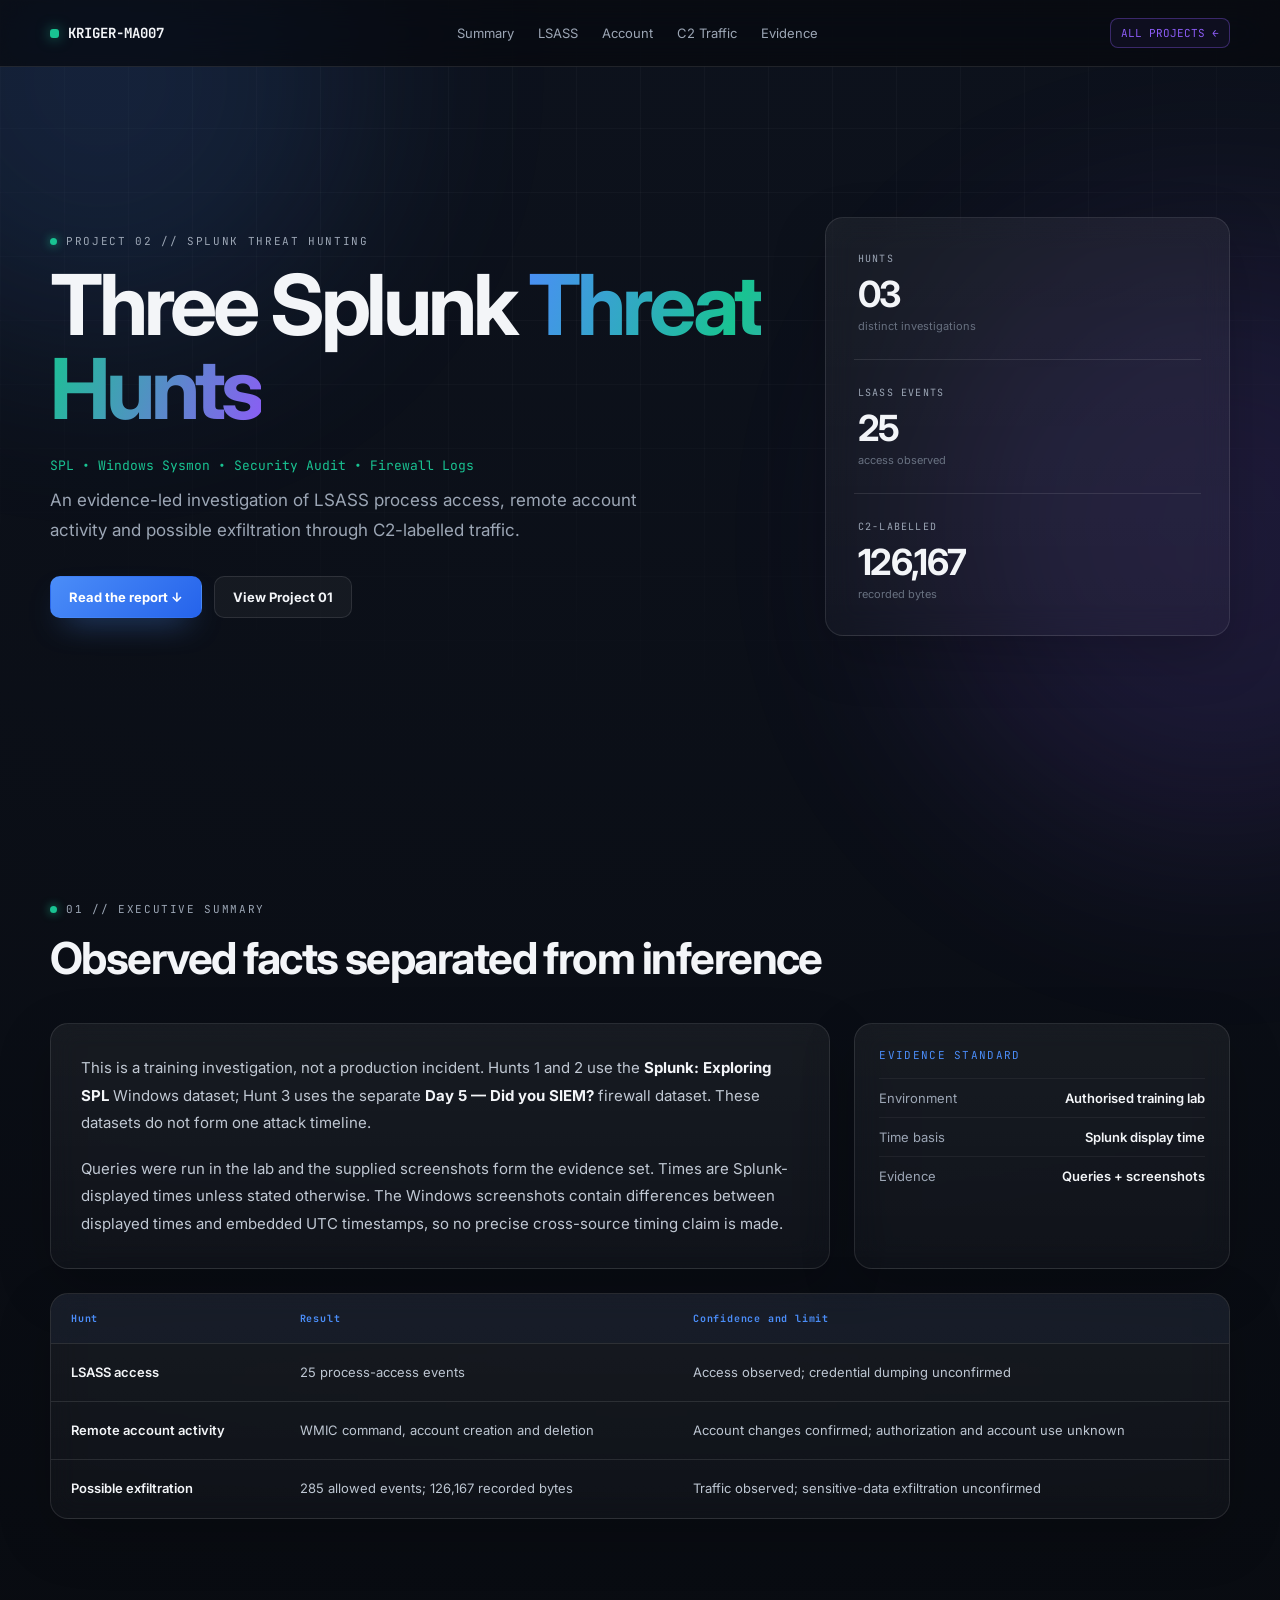
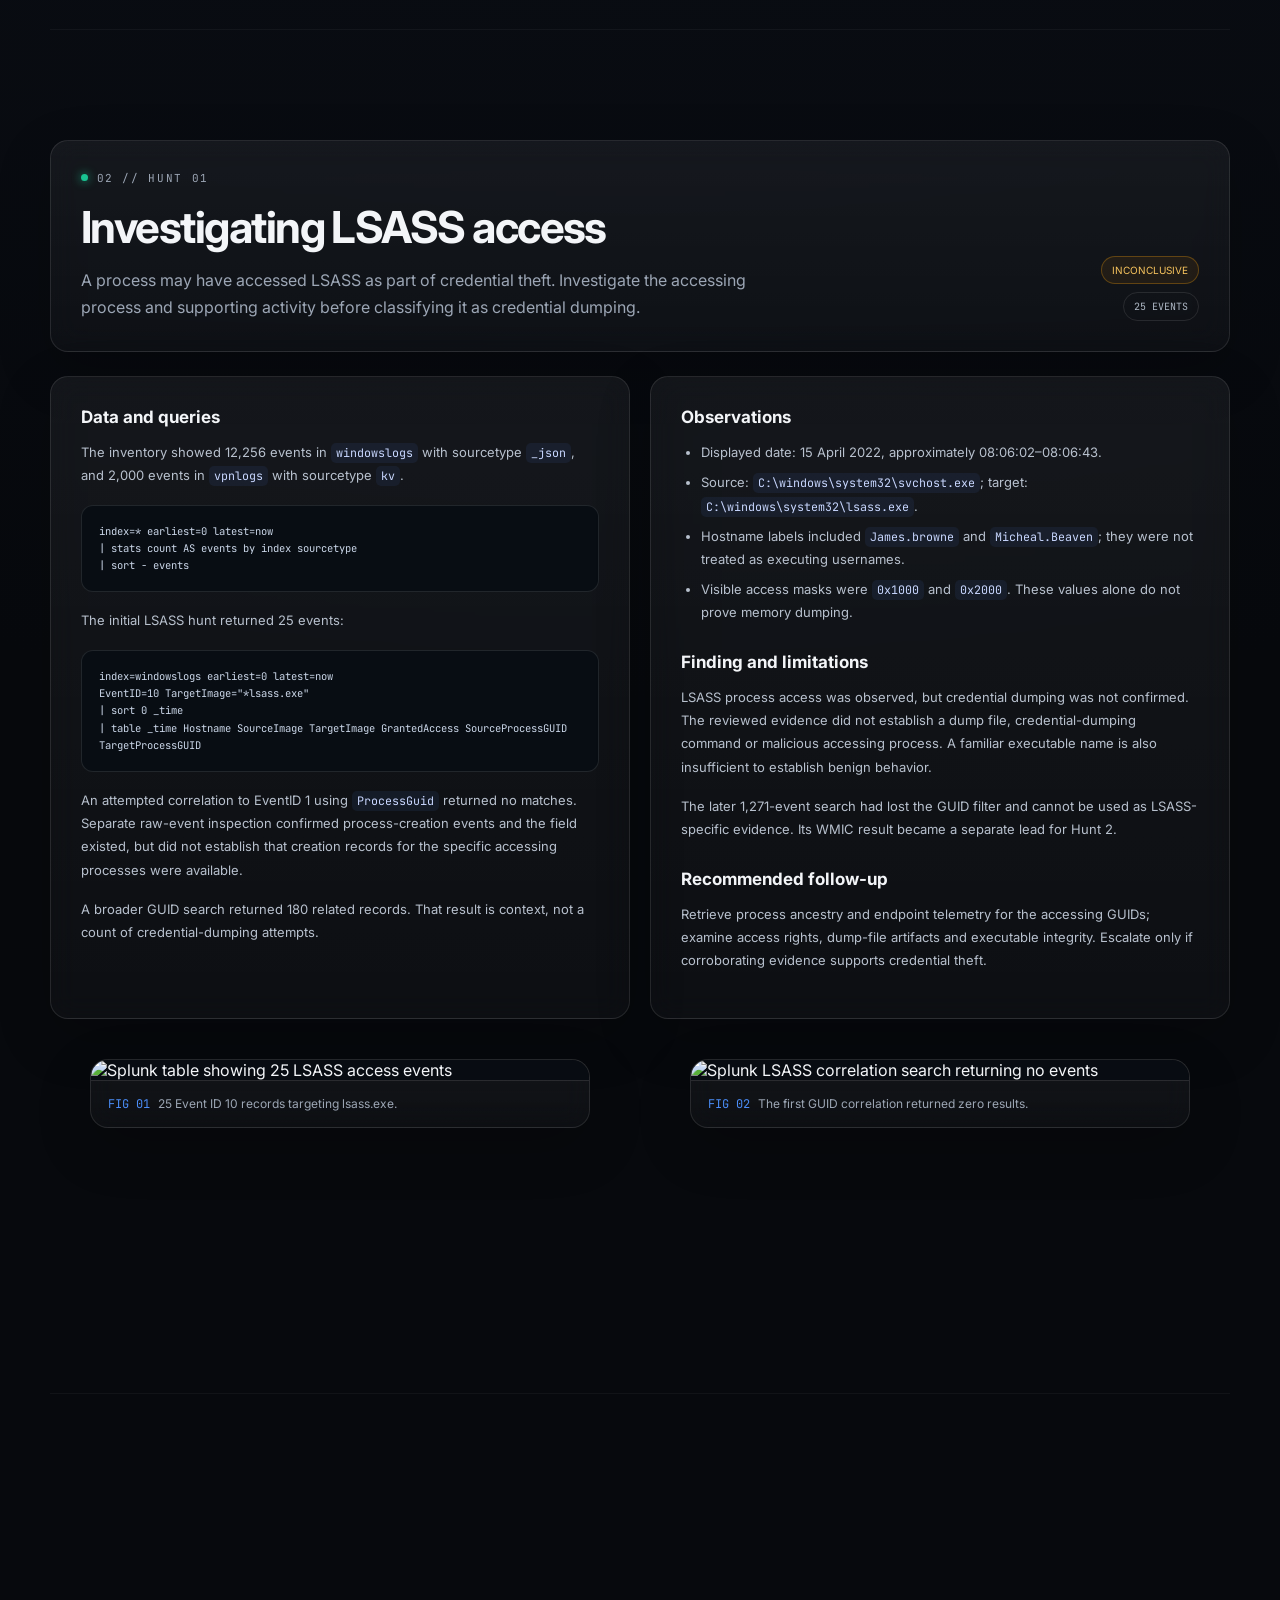
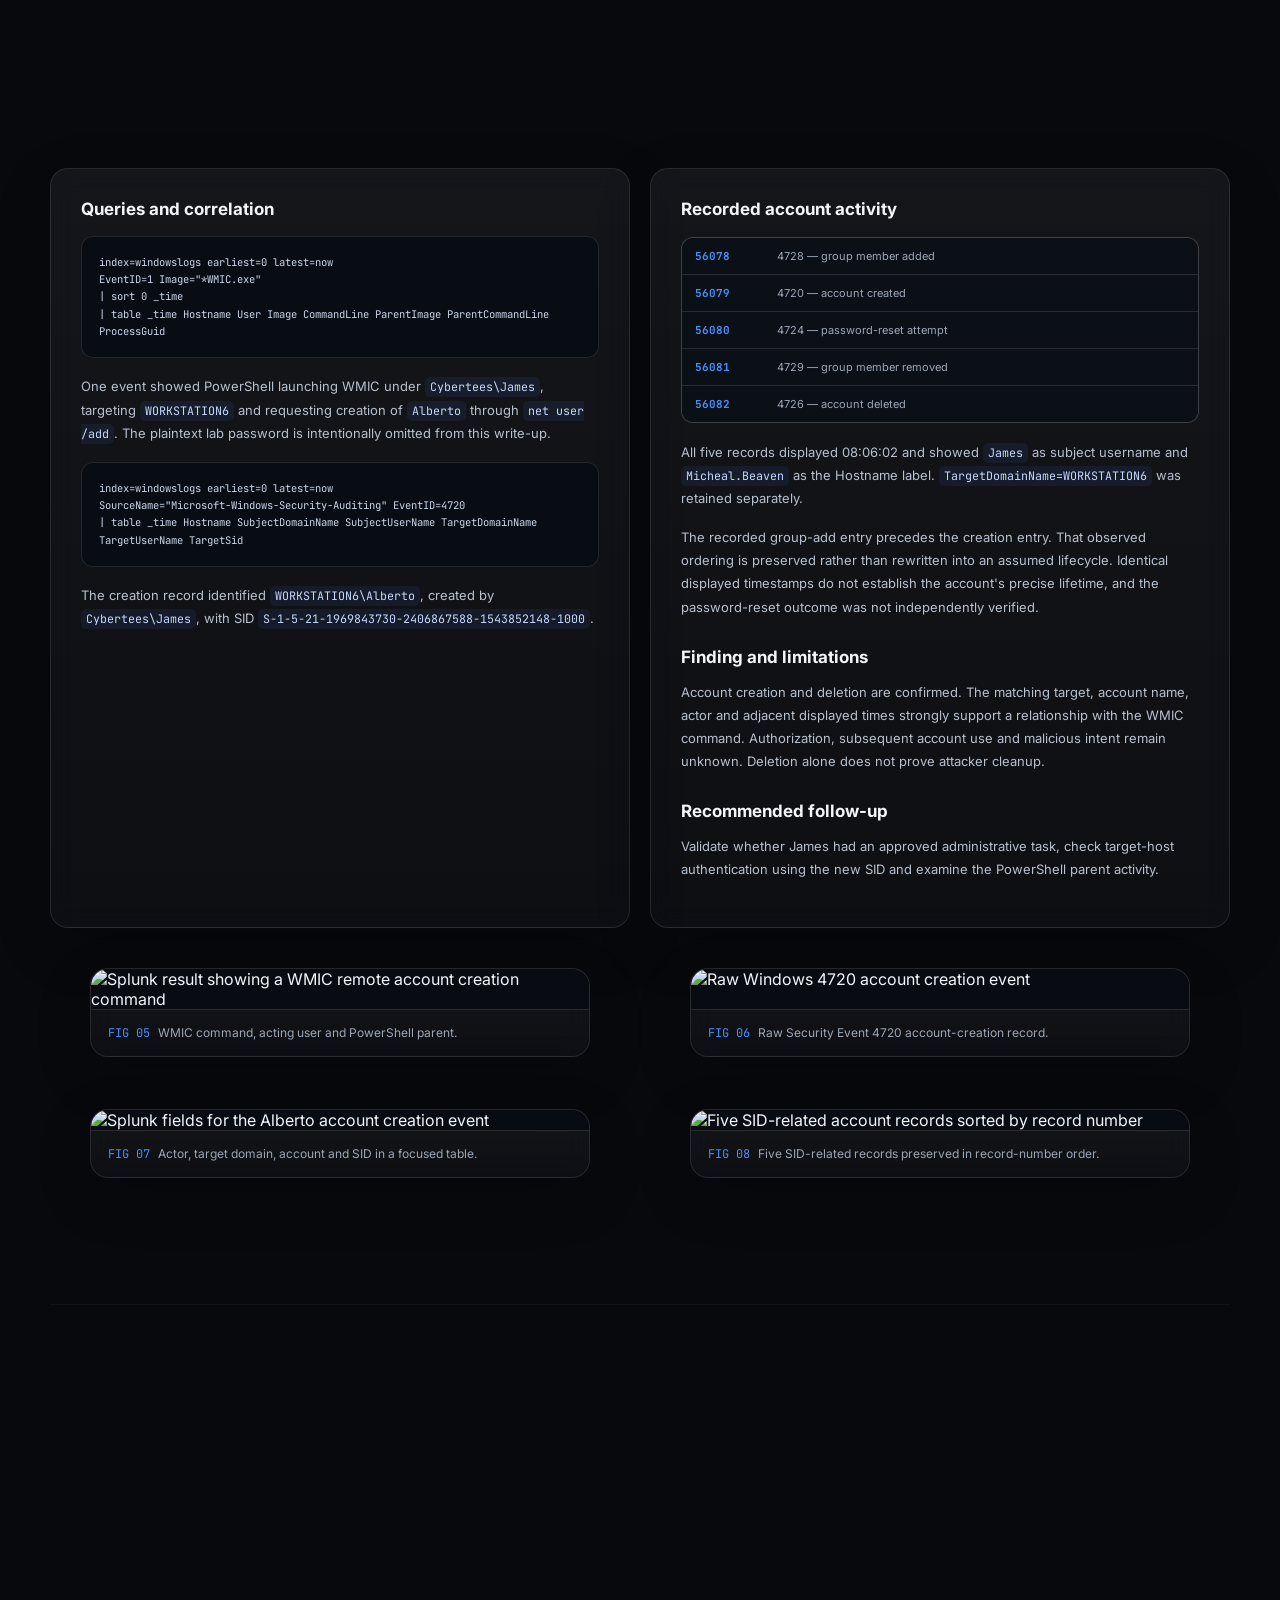
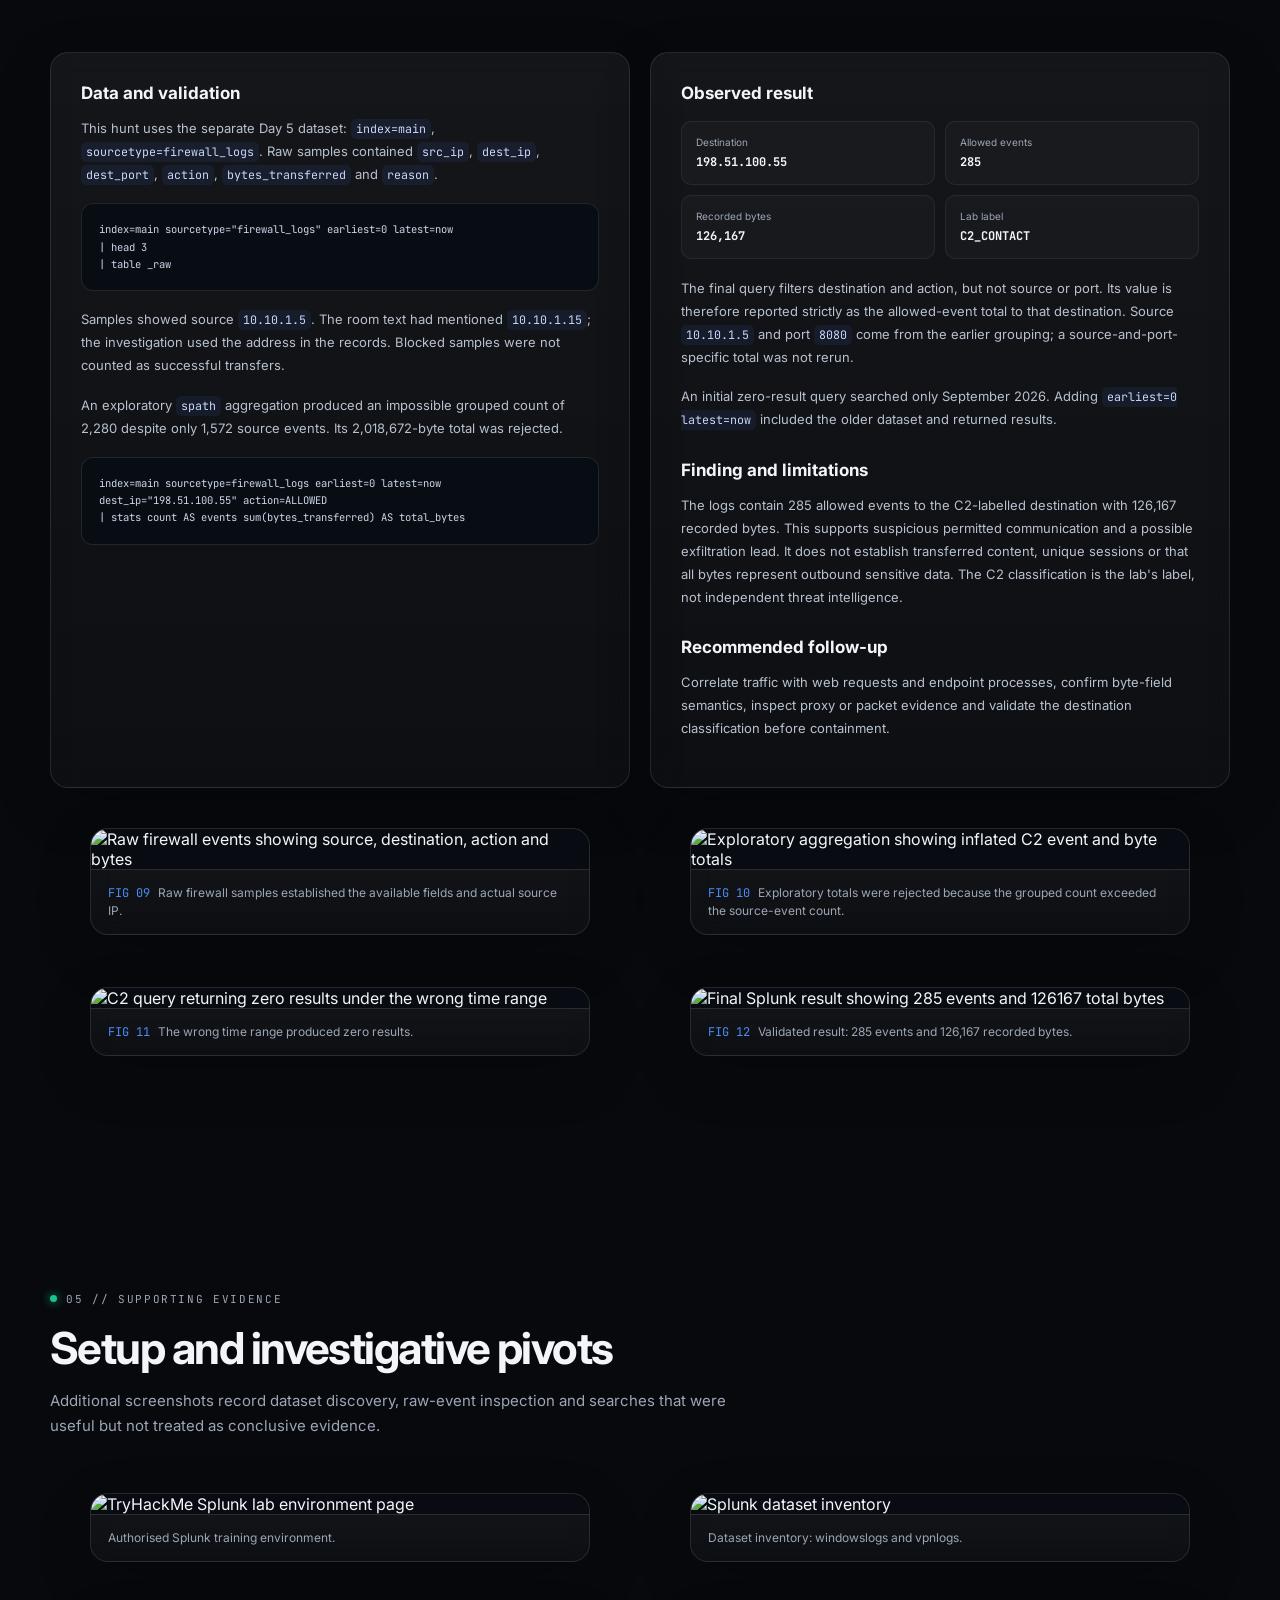
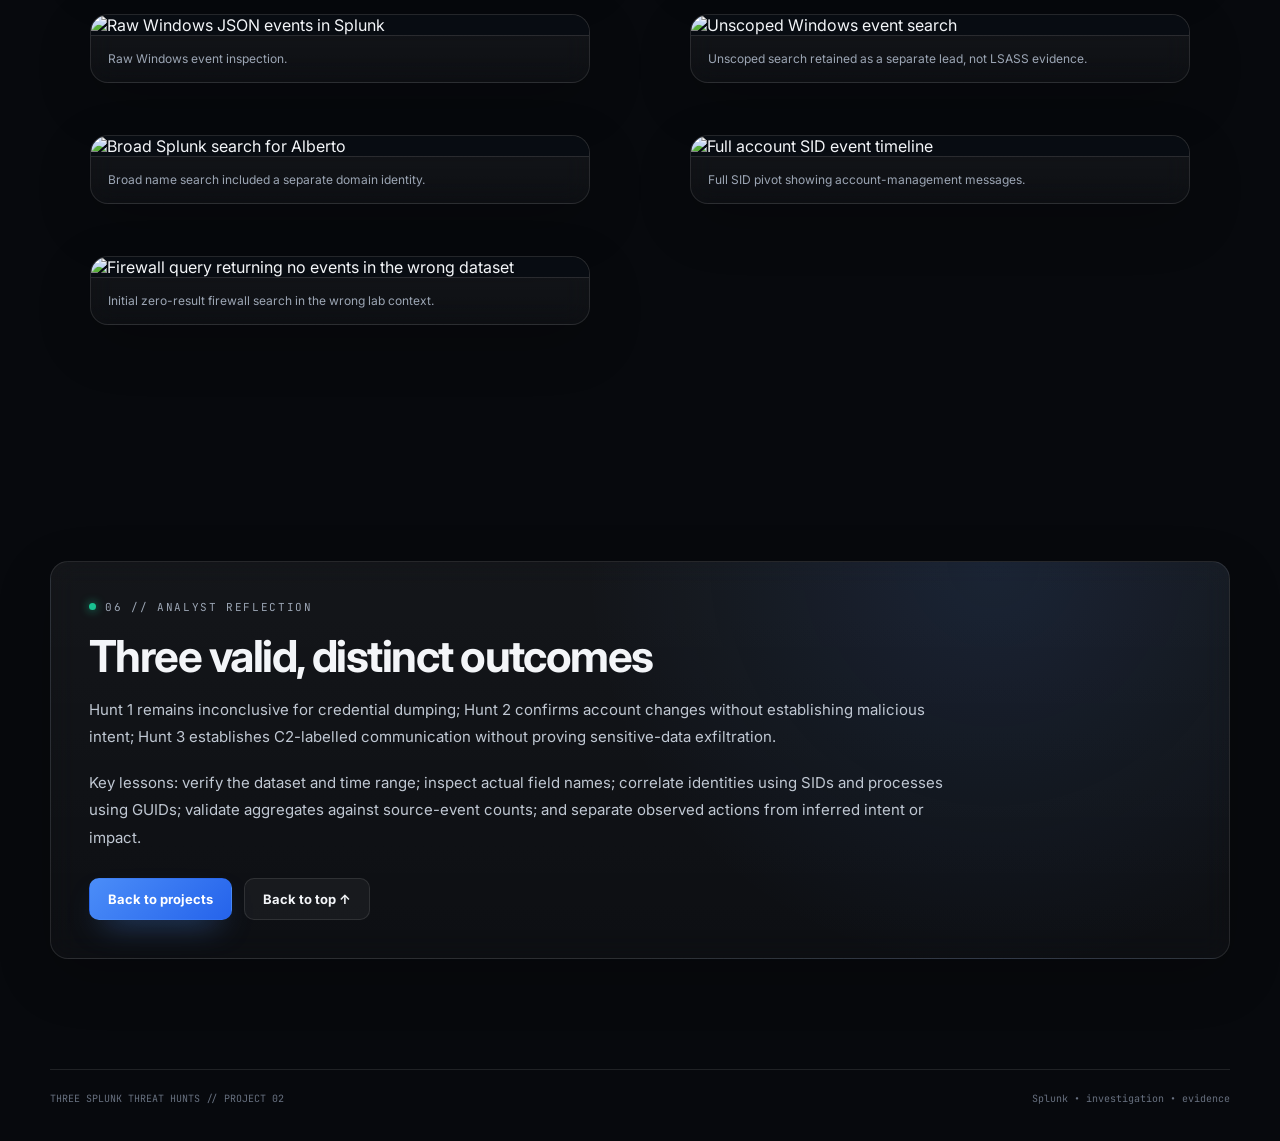
==== threat-hunting.html @ 884392c2 "Add separate SOC automation and threat hunting project pages" ====
<!doctype html>
<html lang="en">
<head>
  <meta charset="utf-8" />
  <meta name="viewport" content="width=device-width, initial-scale=1" />
  <meta name="description" content="Three evidence-led Splunk threat hunts covering LSASS access, remote account activity and C2-labelled traffic." />
  <title>Three Splunk Threat Hunts — Portfolio Case Study</title>
  <link rel="preconnect" href="https://fonts.googleapis.com">
  <link rel="preconnect" href="https://fonts.gstatic.com" crossorigin>
  <link href="https://fonts.googleapis.com/css2?family=Inter:wght@400;500;600;700;800&family=JetBrains+Mono:wght@400;500;600;700&display=swap" rel="stylesheet">
  <link rel="stylesheet" href="style.css" />
</head>
<body class="report-page">
  <div class="bg-grid"></div><div class="orb orb-a"></div><div class="orb orb-b"></div>
  <div class="cursor-glow" id="cursorGlow"></div><div class="scroll-progress" id="scrollProgress"></div>
  <nav class="nav">
    <div class="container nav-inner">
      <a class="brand" href="index.html"><span class="brand-dot"></span><span>KRIGER-MA007</span></a>
      <div class="nav-links"><a href="#summary">Summary</a><a href="#hunt-1">LSASS</a><a href="#hunt-2">Account</a><a href="#hunt-3">C2 Traffic</a><a href="#evidence">Evidence</a></div>
      <a class="nav-chip mono" href="index.html#projects">ALL PROJECTS ←</a>
    </div>
  </nav>

  <main id="top">
    <header class="case-study-hero container">
      <div class="hero-copy reveal">
        <div class="eyebrow">PROJECT 02 // SPLUNK THREAT HUNTING</div>
        <h1>Three Splunk <span>Threat Hunts</span></h1>
        <p class="hero-role mono">SPL • Windows Sysmon • Security Audit • Firewall Logs</p>
        <p class="hero-desc">An evidence-led investigation of LSASS process access, remote account activity and possible exfiltration through C2-labelled traffic.</p>
        <div class="hero-actions"><a class="btn btn-primary" href="#summary">Read the report ↓</a><a class="btn btn-ghost" href="soc-automation.html">View Project 01</a></div>
      </div>
      <aside class="glass report-metrics reveal-scale" aria-label="Project results">
        <div><span class="mono">HUNTS</span><strong>03</strong><small>distinct investigations</small></div>
        <div><span class="mono">LSASS EVENTS</span><strong>25</strong><small>access observed</small></div>
        <div><span class="mono">C2-LABELLED</span><strong>126,167</strong><small>recorded bytes</small></div>
      </aside>
    </header>

    <section id="summary" class="section container">
      <div class="section-head reveal"><div class="eyebrow">01 // EXECUTIVE SUMMARY</div><h2>Observed facts separated from inference</h2></div>
      <div class="overview-grid">
        <article class="glass prose-card reveal">
          <p>This is a training investigation, not a production incident. Hunts 1 and 2 use the <strong>Splunk: Exploring SPL</strong> Windows dataset; Hunt 3 uses the separate <strong>Day 5 — Did you SIEM?</strong> firewall dataset. These datasets do not form one attack timeline.</p>
          <p>Queries were run in the lab and the supplied screenshots form the evidence set. Times are Splunk-displayed times unless stated otherwise. The Windows screenshots contain differences between displayed times and embedded UTC timestamps, so no precise cross-source timing claim is made.</p>
        </article>
        <aside class="stack-panel reveal">
          <div class="glass side-card"><div class="mini-label mono">EVIDENCE STANDARD</div><div class="signal-row"><span>Environment</span><b>Authorised training lab</b></div><div class="signal-row"><span>Time basis</span><b>Splunk display time</b></div><div class="signal-row"><span>Evidence</span><b>Queries + screenshots</b></div></div>
        </aside>
      </div>
      <div class="report-table-wrap glass reveal">
        <table class="report-table"><thead><tr><th>Hunt</th><th>Result</th><th>Confidence and limit</th></tr></thead><tbody>
          <tr><td>LSASS access</td><td>25 process-access events</td><td>Access observed; credential dumping unconfirmed</td></tr>
          <tr><td>Remote account activity</td><td>WMIC command, account creation and deletion</td><td>Account changes confirmed; authorization and account use unknown</td></tr>
          <tr><td>Possible exfiltration</td><td>285 allowed events; 126,167 recorded bytes</td><td>Traffic observed; sensitive-data exfiltration unconfirmed</td></tr>
        </tbody></table>
      </div>
    </section>

    <section id="hunt-1" class="section container report-hunt">
      <div class="case-hero glass reveal"><div><div class="eyebrow">02 // HUNT 01</div><h2>Investigating LSASS access</h2><p>A process may have accessed LSASS as part of credential theft. Investigate the accessing process and supporting activity before classifying it as credential dumping.</p></div><div class="status-stack"><span class="status medium">INCONCLUSIVE</span><span class="status neutral mono">25 EVENTS</span></div></div>
      <div class="report-columns">
        <article class="glass report-copy reveal">
          <h3>Data and queries</h3>
          <p>The inventory showed 12,256 events in <code>windowslogs</code> with sourcetype <code>_json</code>, and 2,000 events in <code>vpnlogs</code> with sourcetype <code>kv</code>.</p>
          <pre><code>index=* earliest=0 latest=now
| stats count AS events by index sourcetype
| sort - events</code></pre>
          <p>The initial LSASS hunt returned 25 events:</p>
          <pre><code>index=windowslogs earliest=0 latest=now
EventID=10 TargetImage="*lsass.exe"
| sort 0 _time
| table _time Hostname SourceImage TargetImage GrantedAccess SourceProcessGUID TargetProcessGUID</code></pre>
          <p>An attempted correlation to EventID 1 using <code>ProcessGuid</code> returned no matches. Separate raw-event inspection confirmed process-creation events and the field existed, but did not establish that creation records for the specific accessing processes were available.</p>
          <p>A broader GUID search returned 180 related records. That result is context, not a count of credential-dumping attempts.</p>
        </article>
        <article class="glass report-copy reveal">
          <h3>Observations</h3>
          <ul>
            <li>Displayed date: 15 April 2022, approximately 08:06:02–08:06:43.</li>
            <li>Source: <code>C:\windows\system32\svchost.exe</code>; target: <code>C:\windows\system32\lsass.exe</code>.</li>
            <li>Hostname labels included <code>James.browne</code> and <code>Micheal.Beaven</code>; they were not treated as executing usernames.</li>
            <li>Visible access masks were <code>0x1000</code> and <code>0x2000</code>. These values alone do not prove memory dumping.</li>
          </ul>
          <h3>Finding and limitations</h3>
          <p>LSASS process access was observed, but credential dumping was not confirmed. The reviewed evidence did not establish a dump file, credential-dumping command or malicious accessing process. A familiar executable name is also insufficient to establish benign behavior.</p>
          <p>The later 1,271-event search had lost the GUID filter and cannot be used as LSASS-specific evidence. Its WMIC result became a separate lead for Hunt 2.</p>
          <h3>Recommended follow-up</h3>
          <p>Retrieve process ancestry and endpoint telemetry for the accessing GUIDs; examine access rights, dump-file artifacts and executable integrity. Escalate only if corroborating evidence supports credential theft.</p>
        </article>
      </div>
      <div class="evidence-grid evidence-grid-large">
        <figure class="media-card glass reveal"><img src="threat-hunting-evidence/04-lsass-access-events.png" alt="Splunk table showing 25 LSASS access events" loading="lazy" data-lightbox><figcaption><span class="mono">FIG 01</span>25 Event ID 10 records targeting lsass.exe.</figcaption></figure>
        <figure class="media-card glass reveal"><img src="threat-hunting-evidence/05-lsass-correlation-no-results.png" alt="Splunk LSASS correlation search returning no events" loading="lazy" data-lightbox><figcaption><span class="mono">FIG 02</span>The first GUID correlation returned zero results.</figcaption></figure>
        <figure class="media-card glass reveal"><img src="threat-hunting-evidence/06-process-creation-events.png" alt="Raw Windows process creation events in Splunk" loading="lazy" data-lightbox><figcaption><span class="mono">FIG 03</span>Process-creation records confirmed the relevant event type and field existed.</figcaption></figure>
        <figure class="media-card glass reveal"><img src="threat-hunting-evidence/07-guid-related-events.png" alt="Splunk search showing 180 GUID-related events" loading="lazy" data-lightbox><figcaption><span class="mono">FIG 04</span>The broader GUID pivot returned 180 related records.</figcaption></figure>
      </div>
    </section>

    <section id="hunt-2" class="section container report-hunt">
      <div class="case-hero glass reveal"><div><div class="eyebrow">03 // HUNT 02</div><h2>Remote account creation and deletion</h2><p>An account may have been created remotely through WMIC. Correlate the command with account-management records and distinguish the new local identity from similarly named accounts.</p></div><div class="status-stack"><span class="status positive">CHANGES CONFIRMED</span><span class="status neutral mono">INTENT UNKNOWN</span></div></div>
      <div class="report-columns">
        <article class="glass report-copy reveal">
          <h3>Queries and correlation</h3>
          <pre><code>index=windowslogs earliest=0 latest=now
EventID=1 Image="*WMIC.exe"
| sort 0 _time
| table _time Hostname User Image CommandLine ParentImage ParentCommandLine ProcessGuid</code></pre>
          <p>One event showed PowerShell launching WMIC under <code>Cybertees\James</code>, targeting <code>WORKSTATION6</code> and requesting creation of <code>Alberto</code> through <code>net user /add</code>. The plaintext lab password is intentionally omitted from this write-up.</p>
          <pre><code>index=windowslogs earliest=0 latest=now
SourceName="Microsoft-Windows-Security-Auditing" EventID=4720
| table _time Hostname SubjectDomainName SubjectUserName TargetDomainName TargetUserName TargetSid</code></pre>
          <p>The creation record identified <code>WORKSTATION6\Alberto</code>, created by <code>Cybertees\James</code>, with SID <code>S-1-5-21-1969843730-2406867588-1543852148-1000</code>.</p>
        </article>
        <article class="glass report-copy reveal">
          <h3>Recorded account activity</h3>
          <div class="mini-timeline">
            <div><b>56078</b><span>4728 — group member added</span></div><div><b>56079</b><span>4720 — account created</span></div><div><b>56080</b><span>4724 — password-reset attempt</span></div><div><b>56081</b><span>4729 — group member removed</span></div><div><b>56082</b><span>4726 — account deleted</span></div>
          </div>
          <p>All five records displayed 08:06:02 and showed <code>James</code> as subject username and <code>Micheal.Beaven</code> as the Hostname label. <code>TargetDomainName=WORKSTATION6</code> was retained separately.</p>
          <p>The recorded group-add entry precedes the creation entry. That observed ordering is preserved rather than rewritten into an assumed lifecycle. Identical displayed timestamps do not establish the account's precise lifetime, and the password-reset outcome was not independently verified.</p>
          <h3>Finding and limitations</h3>
          <p>Account creation and deletion are confirmed. The matching target, account name, actor and adjacent displayed times strongly support a relationship with the WMIC command. Authorization, subsequent account use and malicious intent remain unknown. Deletion alone does not prove attacker cleanup.</p>
          <h3>Recommended follow-up</h3>
          <p>Validate whether James had an approved administrative task, check target-host authentication using the new SID and examine the PowerShell parent activity.</p>
        </article>
      </div>
      <div class="evidence-grid evidence-grid-large">
        <figure class="media-card glass reveal"><img src="threat-hunting-evidence/09-wmic-account-command.png" alt="Splunk result showing a WMIC remote account creation command" loading="lazy" data-lightbox><figcaption><span class="mono">FIG 05</span>WMIC command, acting user and PowerShell parent.</figcaption></figure>
        <figure class="media-card glass reveal"><img src="threat-hunting-evidence/11-account-creation-raw.png" alt="Raw Windows 4720 account creation event" loading="lazy" data-lightbox><figcaption><span class="mono">FIG 06</span>Raw Security Event 4720 account-creation record.</figcaption></figure>
        <figure class="media-card glass reveal"><img src="threat-hunting-evidence/12-account-creation-fields.png" alt="Splunk fields for the Alberto account creation event" loading="lazy" data-lightbox><figcaption><span class="mono">FIG 07</span>Actor, target domain, account and SID in a focused table.</figcaption></figure>
        <figure class="media-card glass reveal"><img src="threat-hunting-evidence/14-account-record-order.png" alt="Five SID-related account records sorted by record number" loading="lazy" data-lightbox><figcaption><span class="mono">FIG 08</span>Five SID-related records preserved in record-number order.</figcaption></figure>
      </div>
    </section>

    <section id="hunt-3" class="section container report-hunt">
      <div class="case-hero glass reveal"><div><div class="eyebrow">04 // HUNT 03</div><h2>Possible exfiltration through C2 traffic</h2><p>Identify permitted traffic to the lab's C2-labelled destination, calculate recorded volume and distinguish suspicious communication from proven sensitive-data exfiltration.</p></div><div class="status-stack"><span class="status medium">SUSPICIOUS TRAFFIC</span><span class="status neutral mono">126,167 BYTES</span></div></div>
      <div class="report-columns">
        <article class="glass report-copy reveal">
          <h3>Data and validation</h3>
          <p>This hunt uses the separate Day 5 dataset: <code>index=main</code>, <code>sourcetype=firewall_logs</code>. Raw samples contained <code>src_ip</code>, <code>dest_ip</code>, <code>dest_port</code>, <code>action</code>, <code>bytes_transferred</code> and <code>reason</code>.</p>
          <pre><code>index=main sourcetype="firewall_logs" earliest=0 latest=now
| head 3
| table _raw</code></pre>
          <p>Samples showed source <code>10.10.1.5</code>. The room text had mentioned <code>10.10.1.15</code>; the investigation used the address in the records. Blocked samples were not counted as successful transfers.</p>
          <p>An exploratory <code>spath</code> aggregation produced an impossible grouped count of 2,280 despite only 1,572 source events. Its 2,018,672-byte total was rejected.</p>
          <pre><code>index=main sourcetype=firewall_logs earliest=0 latest=now
dest_ip="198.51.100.55" action=ALLOWED
| stats count AS events sum(bytes_transferred) AS total_bytes</code></pre>
        </article>
        <article class="glass report-copy reveal">
          <h3>Observed result</h3>
          <div class="finding-cards"><div><span>Destination</span><strong>198.51.100.55</strong></div><div><span>Allowed events</span><strong>285</strong></div><div><span>Recorded bytes</span><strong>126,167</strong></div><div><span>Lab label</span><strong>C2_CONTACT</strong></div></div>
          <p>The final query filters destination and action, but not source or port. Its value is therefore reported strictly as the allowed-event total to that destination. Source <code>10.10.1.5</code> and port <code>8080</code> come from the earlier grouping; a source-and-port-specific total was not rerun.</p>
          <p>An initial zero-result query searched only September 2026. Adding <code>earliest=0 latest=now</code> included the older dataset and returned results.</p>
          <h3>Finding and limitations</h3>
          <p>The logs contain 285 allowed events to the C2-labelled destination with 126,167 recorded bytes. This supports suspicious permitted communication and a possible exfiltration lead. It does not establish transferred content, unique sessions or that all bytes represent outbound sensitive data. The C2 classification is the lab's label, not independent threat intelligence.</p>
          <h3>Recommended follow-up</h3>
          <p>Correlate traffic with web requests and endpoint processes, confirm byte-field semantics, inspect proxy or packet evidence and validate the destination classification before containment.</p>
        </article>
      </div>
      <div class="evidence-grid evidence-grid-large">
        <figure class="media-card glass reveal"><img src="threat-hunting-evidence/16-firewall-raw-events.png" alt="Raw firewall events showing source, destination, action and bytes" loading="lazy" data-lightbox><figcaption><span class="mono">FIG 09</span>Raw firewall samples established the available fields and actual source IP.</figcaption></figure>
        <figure class="media-card glass reveal"><img src="threat-hunting-evidence/17-c2-exploratory-aggregation.png" alt="Exploratory aggregation showing inflated C2 event and byte totals" loading="lazy" data-lightbox><figcaption><span class="mono">FIG 10</span>Exploratory totals were rejected because the grouped count exceeded the source-event count.</figcaption></figure>
        <figure class="media-card glass reveal"><img src="threat-hunting-evidence/18-c2-wrong-time-range.png" alt="C2 query returning zero results under the wrong time range" loading="lazy" data-lightbox><figcaption><span class="mono">FIG 11</span>The wrong time range produced zero results.</figcaption></figure>
        <figure class="media-card glass reveal"><img src="threat-hunting-evidence/19-c2-final-result.png" alt="Final Splunk result showing 285 events and 126167 total bytes" loading="lazy" data-lightbox><figcaption><span class="mono">FIG 12</span>Validated result: 285 events and 126,167 recorded bytes.</figcaption></figure>
      </div>
    </section>

    <section id="evidence" class="section container">
      <div class="section-head reveal"><div class="eyebrow">05 // SUPPORTING EVIDENCE</div><h2>Setup and investigative pivots</h2><p>Additional screenshots record dataset discovery, raw-event inspection and searches that were useful but not treated as conclusive evidence.</p></div>
      <div class="evidence-grid supporting-gallery">
        <figure class="media-card glass reveal"><img src="threat-hunting-evidence/01-lab-environment.png" alt="TryHackMe Splunk lab environment page" loading="lazy" data-lightbox><figcaption>Authorised Splunk training environment.</figcaption></figure>
        <figure class="media-card glass reveal"><img src="threat-hunting-evidence/02-dataset-inventory.png" alt="Splunk dataset inventory" loading="lazy" data-lightbox><figcaption>Dataset inventory: windowslogs and vpnlogs.</figcaption></figure>
        <figure class="media-card glass reveal"><img src="threat-hunting-evidence/03-windows-raw-events.png" alt="Raw Windows JSON events in Splunk" loading="lazy" data-lightbox><figcaption>Raw Windows event inspection.</figcaption></figure>
        <figure class="media-card glass reveal"><img src="threat-hunting-evidence/08-unscoped-event-search.png" alt="Unscoped Windows event search" loading="lazy" data-lightbox><figcaption>Unscoped search retained as a separate lead, not LSASS evidence.</figcaption></figure>
        <figure class="media-card glass reveal"><img src="threat-hunting-evidence/10-alberto-broad-search.png" alt="Broad Splunk search for Alberto" loading="lazy" data-lightbox><figcaption>Broad name search included a separate domain identity.</figcaption></figure>
        <figure class="media-card glass reveal"><img src="threat-hunting-evidence/13-account-sid-timeline.png" alt="Full account SID event timeline" loading="lazy" data-lightbox><figcaption>Full SID pivot showing account-management messages.</figcaption></figure>
        <figure class="media-card glass reveal"><img src="threat-hunting-evidence/15-firewall-wrong-dataset.png" alt="Firewall query returning no events in the wrong dataset" loading="lazy" data-lightbox><figcaption>Initial zero-result firewall search in the wrong lab context.</figcaption></figure>
      </div>
    </section>

    <section class="section container conclusion">
      <div class="glass conclusion-card reveal">
        <div class="eyebrow">06 // ANALYST REFLECTION</div><h2>Three valid, distinct outcomes</h2>
        <p>Hunt 1 remains inconclusive for credential dumping; Hunt 2 confirms account changes without establishing malicious intent; Hunt 3 establishes C2-labelled communication without proving sensitive-data exfiltration.</p>
        <p>Key lessons: verify the dataset and time range; inspect actual field names; correlate identities using SIDs and processes using GUIDs; validate aggregates against source-event counts; and separate observed actions from inferred intent or impact.</p>
        <div class="hero-actions"><a class="btn btn-primary" href="index.html#projects">Back to projects</a><a class="btn btn-ghost" href="#top">Back to top ↑</a></div>
      </div>
    </section>
  </main>

  <footer class="footer container mono"><span>THREE SPLUNK THREAT HUNTS // PROJECT 02</span><span>Splunk • investigation • evidence</span></footer>
  <div class="lightbox" id="lightbox" aria-hidden="true"><button class="lightbox-close" id="lightboxClose" aria-label="Close image">×</button><img id="lightboxImg" alt="Expanded project evidence" /></div>
  <script src="script.js"></script>
</body>
</html>
---- style.css ----
:root{
  --bg:#07090d;
  --bg2:#0b1017;
  --surface:rgba(255,255,255,.045);
  --surface-hi:rgba(255,255,255,.075);
  --border:rgba(255,255,255,.10);
  --border-hi:rgba(255,255,255,.20);
  --text:#f3f5f8;
  --muted:#9ca6b5;
  --faint:#687180;
  --blue:#4b8df8;
  --emerald:#19c392;
  --purple:#8c5cf6;
  --cyan:#2cc6da;
  --amber:#f59e0b;
  --radius:18px;
  --ui:'Inter',system-ui,sans-serif;
  --mono:'JetBrains Mono',ui-monospace,monospace;
}
*{box-sizing:border-box}
html{scroll-behavior:smooth}
body{margin:0;background:radial-gradient(circle at 50% -20%,#111827 0,var(--bg) 42%);color:var(--text);font-family:var(--ui);overflow-x:hidden}
a{color:inherit;text-decoration:none}
img{display:block;max-width:100%}
button{font:inherit}
.mono{font-family:var(--mono)}
.container{width:min(1180px,calc(100% - 40px));margin-inline:auto;position:relative;z-index:2}
.bg-grid{position:fixed;inset:0;pointer-events:none;z-index:0;background-image:linear-gradient(rgba(255,255,255,.027) 1px,transparent 1px),linear-gradient(90deg,rgba(255,255,255,.027) 1px,transparent 1px);background-size:64px 64px;mask-image:radial-gradient(ellipse 85% 75% at 50% 12%,black 30%,transparent 100%)}
.orb{position:fixed;border-radius:50%;filter:blur(110px);opacity:.14;pointer-events:none;z-index:0}.orb-a{width:520px;height:520px;background:var(--blue);top:-180px;left:-160px}.orb-b{width:600px;height:600px;background:var(--purple);right:-240px;top:240px}
.cursor-glow{position:fixed;width:420px;height:420px;border-radius:50%;pointer-events:none;z-index:1;background:radial-gradient(circle,rgba(75,141,248,.10),rgba(140,92,246,.045) 45%,transparent 70%);transform:translate(-50%,-50%);opacity:0;transition:opacity .2s}
.scroll-progress{position:fixed;top:0;left:0;height:2px;background:linear-gradient(90deg,var(--blue),var(--emerald),var(--purple));width:0;z-index:9999;box-shadow:0 0 12px rgba(75,141,248,.6)}
.nav{position:fixed;inset:0 0 auto;z-index:1000;border-bottom:1px solid var(--border);background:rgba(7,9,13,.72);backdrop-filter:blur(18px) saturate(140%)}
.nav-inner{height:66px;display:flex;align-items:center;justify-content:space-between;gap:24px}.brand{display:flex;align-items:center;gap:9px;font-family:var(--mono);font-weight:700;font-size:14px}.brand-dot{width:9px;height:9px;background:var(--emerald);border-radius:3px;box-shadow:0 0 14px rgba(25,195,146,.7)}.nav-links{display:flex;gap:24px;color:var(--muted);font-size:13px}.nav-links a{transition:.2s}.nav-links a:hover{color:var(--text)}.nav-chip{font-size:11px;color:var(--purple);border:1px solid rgba(140,92,246,.35);padding:7px 10px;border-radius:8px;background:rgba(140,92,246,.06)}
.glass{background:linear-gradient(180deg,rgba(255,255,255,.055),rgba(255,255,255,.028));border:1px solid var(--border);border-radius:var(--radius);backdrop-filter:blur(14px);box-shadow:0 18px 55px rgba(0,0,0,.20)}
.hero{min-height:92vh;padding:150px 0 90px;display:grid;grid-template-columns:1.05fr .95fr;gap:58px;align-items:center}.eyebrow{font-family:var(--mono);font-size:11px;letter-spacing:.15em;color:var(--muted);text-transform:uppercase;display:flex;align-items:center;gap:9px;margin-bottom:15px}.eyebrow:before{content:"";width:7px;height:7px;border-radius:50%;background:var(--emerald);box-shadow:0 0 10px rgba(25,195,146,.85)}.hero h1{font-size:clamp(48px,7vw,82px);line-height:.98;letter-spacing:-.045em;margin:0}.hero h1 span{background:linear-gradient(110deg,var(--blue),var(--emerald) 48%,var(--purple));-webkit-background-clip:text;background-clip:text;color:transparent}.hero-role{color:var(--emerald);font-size:13px;margin:24px 0 12px}.hero-desc{max-width:620px;color:var(--muted);font-size:17px;line-height:1.75;margin:0 0 30px}.hero-actions{display:flex;gap:12px;flex-wrap:wrap}.btn{display:inline-flex;align-items:center;gap:8px;border-radius:10px;padding:12px 18px;font-weight:700;font-size:13px;border:1px solid transparent;transition:.2s}.btn:hover{transform:translateY(-2px)}.btn-primary{background:linear-gradient(135deg,var(--blue),#2563eb);color:#fff;box-shadow:0 14px 32px -15px rgba(75,141,248,.75)}.btn-ghost{border-color:var(--border);background:var(--surface);color:var(--text)}
.terminal{overflow:hidden;background:#090d12}.terminal-head{display:flex;align-items:center;gap:7px;padding:13px 15px;border-bottom:1px solid var(--border);background:rgba(255,255,255,.025)}.dot{width:10px;height:10px;border-radius:50%}.red{background:#ff5f56}.amber{background:#ffbd2e}.green{background:#27c93f}.term-label{margin-left:8px;color:var(--faint);font-size:11px}.terminal-body{min-height:320px;padding:24px;font-size:13px;line-height:1.9;color:#c7d0dc}.term-line{white-space:pre-wrap}.term-prompt{color:var(--emerald)}.term-out{color:var(--muted);margin-bottom:7px}.term-cursor{display:inline-block;width:7px;height:14px;background:var(--blue);vertical-align:middle;margin-left:3px;animation:blink 1s step-end infinite}@keyframes blink{50%{opacity:0}}
.section{padding:110px 0}.section-head{margin-bottom:38px}.section-head h2,.case-hero h2,.conclusion-card h2{font-size:clamp(30px,4vw,44px);letter-spacing:-.035em;margin:0 0 13px}.section-head>p{color:var(--muted);font-size:15px;line-height:1.7;max-width:720px;margin:0}.overview-grid{display:grid;grid-template-columns:1.35fr .65fr;gap:24px}.prose-card{padding:30px}.prose-card p,.conclusion-card p{color:#c0c8d3;line-height:1.84;font-size:15px;margin:0 0 18px}.prose-card p:last-child{margin-bottom:0}.stack-panel{display:grid;gap:20px}.side-card{padding:24px}.mini-label{font-size:11px;letter-spacing:.12em;color:var(--blue);margin-bottom:16px}.chips{display:flex;flex-wrap:wrap;gap:9px}.chips span{font-family:var(--mono);font-size:11px;color:#ccd4df;background:rgba(75,141,248,.07);border:1px solid rgba(75,141,248,.18);padding:7px 10px;border-radius:8px}.signal-row{display:flex;justify-content:space-between;gap:15px;padding:11px 0;border-top:1px solid rgba(255,255,255,.055);font-size:13px}.signal-row:first-of-type{border-top:0}.signal-row span{color:var(--muted)}.signal-row b{font-weight:600;text-align:right}
.media-card{overflow:hidden}.media-card img{width:100%;cursor:zoom-in;transition:transform .35s ease}.media-card:hover img{transform:scale(1.01)}figcaption{padding:14px 17px;border-top:1px solid var(--border);color:var(--muted);font-size:12px;line-height:1.5}figcaption .mono{color:var(--blue);margin-right:8px}.workflow-grid{display:grid;grid-template-columns:.9fr 1.1fr;gap:24px;align-items:start}.flow-strip{display:flex;flex-wrap:wrap;gap:8px;align-items:center;margin-top:24px;padding-top:18px;border-top:1px solid var(--border);font-size:10px;color:var(--muted)}.flow-strip i{color:var(--blue);font-style:normal}.workflow-shot img{aspect-ratio:4/4.55;object-fit:cover;object-position:center}
.case-hero{padding:30px;display:flex;align-items:end;justify-content:space-between;gap:30px;margin-bottom:24px}.case-hero p{color:var(--muted);margin:0;max-width:720px;line-height:1.7}.status-stack{display:flex;flex-direction:column;align-items:flex-end;gap:8px;flex-shrink:0}.status{font-size:10px;border-radius:999px;padding:7px 10px;border:1px solid var(--border)}.medium{color:#f8c45e;border-color:rgba(245,158,11,.3);background:rgba(245,158,11,.07)}.positive{color:#39d49f;border-color:rgba(25,195,146,.32);background:rgba(25,195,146,.07)}.neutral{color:#aeb8c5}.case-grid{display:grid;grid-template-columns:repeat(2,1fr);gap:20px}.case-step{padding:26px;position:relative;overflow:hidden}.step-no{position:absolute;right:20px;top:17px;font-size:11px;color:var(--purple)}.case-step h3{font-size:18px;margin:0 0 15px}.case-step p{color:var(--muted);line-height:1.75;font-size:14px;margin:0 0 14px}.case-step p:last-child{margin-bottom:0}code{font-family:var(--mono);font-size:.9em;color:#c9d7ff;background:rgba(75,141,248,.08);padding:2px 5px;border-radius:5px}.code-panel{display:grid;gap:7px;margin:17px 0;padding:15px;border-radius:12px;background:#0a0f15;border:1px solid var(--border);font-size:11px;color:#c7d2e2}.verdict{margin-top:20px;padding:24px}.verdict-grid{display:grid;grid-template-columns:repeat(3,1fr);gap:14px}.verdict-grid div{padding:15px;border-radius:12px;border:1px solid rgba(255,255,255,.06);background:rgba(255,255,255,.025)}.verdict-grid span{display:block;color:var(--muted);font-size:11px;margin-bottom:6px}.verdict-grid strong{font-size:15px}
.gallery{display:grid;grid-template-columns:repeat(2,1fr);gap:20px}.gallery .media-card img{aspect-ratio:16/10;object-fit:cover;object-position:top}.results-grid{display:grid;grid-template-columns:repeat(4,1fr);gap:14px;margin-top:22px}.result{padding:18px}.result-icon{display:flex;width:26px;height:26px;border-radius:8px;align-items:center;justify-content:center;color:#07100d;background:var(--emerald);font-weight:900;margin-bottom:12px}.result p{color:var(--muted);font-size:12px;line-height:1.6;margin:0}.result strong{color:var(--text)}
.skill-grid{display:grid;grid-template-columns:repeat(5,1fr);gap:12px}.skill{padding:16px;min-height:82px;display:flex;align-items:flex-end;font-family:var(--mono);font-size:11px;color:#d4dbe5;transition:.2s}.skill:hover{transform:translateY(-4px);border-color:rgba(75,141,248,.35)}
.lesson-grid{display:grid;grid-template-columns:repeat(2,1fr);gap:18px}.lesson{padding:24px}.lesson-tag{display:inline-block;font-size:9px;letter-spacing:.12em;color:var(--purple);padding:5px 7px;border:1px solid rgba(140,92,246,.25);border-radius:6px;margin-bottom:15px}.lesson h3{margin:0 0 10px;font-size:16px}.lesson p,.takeaway p{margin:0;color:var(--muted);line-height:1.75;font-size:13px}.takeaway{padding:28px;margin-top:20px;border-color:rgba(25,195,146,.22)}.takeaway .mini-label{color:var(--emerald)}
.conclusion-card{padding:38px;background:radial-gradient(circle at 80% 0,rgba(75,141,248,.12),transparent 40%),linear-gradient(180deg,rgba(255,255,255,.055),rgba(255,255,255,.028))}.conclusion-card p{max-width:860px}.conclusion-card .btn{margin-top:8px}.footer{display:flex;justify-content:space-between;gap:20px;padding:22px 0 36px;color:var(--faint);font-size:10px;border-top:1px solid var(--border)}
.reveal,.reveal-scale{opacity:0;transform:translateY(20px);transition:opacity .65s ease,transform .65s cubic-bezier(.2,.7,.2,1)}.reveal-scale{transform:scale(.96)}.reveal.in,.reveal-scale.in{opacity:1;transform:none}
.lightbox{position:fixed;inset:0;z-index:5000;background:rgba(2,4,8,.92);display:none;align-items:center;justify-content:center;padding:30px}.lightbox.open{display:flex}.lightbox img{max-width:min(1500px,94vw);max-height:90vh;border-radius:12px;border:1px solid var(--border);box-shadow:0 35px 120px rgba(0,0,0,.7)}.lightbox-close{position:fixed;right:24px;top:20px;width:42px;height:42px;border-radius:12px;border:1px solid var(--border);background:rgba(255,255,255,.07);color:white;font-size:26px;cursor:pointer}
.portfolio-hero{min-height:80vh;padding:180px 0 105px;display:flex;flex-direction:column;align-items:flex-start;justify-content:center}.portfolio-hero h1,.case-study-hero h1{font-size:clamp(48px,7vw,84px);line-height:1;letter-spacing:-.05em;max-width:1000px;margin:0 0 26px}.portfolio-hero h1 span,.case-study-hero h1 span{background:linear-gradient(110deg,var(--blue),var(--emerald) 48%,var(--purple));-webkit-background-clip:text;background-clip:text;color:transparent}.portfolio-kicker{color:var(--emerald);font-size:12px;letter-spacing:.04em;margin:0 0 18px}.project-grid{display:grid;grid-template-columns:repeat(2,1fr);gap:24px}.project-card{overflow:hidden;display:flex;flex-direction:column}.project-visual{min-height:260px;padding:24px;position:relative;display:flex;align-items:flex-end;overflow:hidden;border-bottom:1px solid var(--border)}.project-visual:before{content:"";position:absolute;inset:0;background-image:linear-gradient(rgba(255,255,255,.045) 1px,transparent 1px),linear-gradient(90deg,rgba(255,255,255,.045) 1px,transparent 1px);background-size:34px 34px;mask-image:linear-gradient(to bottom,black,transparent)}.project-visual-automation{background:radial-gradient(circle at 75% 30%,rgba(75,141,248,.28),transparent 42%),#09101a}.project-visual-hunting{background:radial-gradient(circle at 70% 20%,rgba(25,195,146,.22),transparent 42%),radial-gradient(circle at 20% 80%,rgba(140,92,246,.18),transparent 38%),#09110f}.project-number{position:absolute;top:22px;left:24px;color:var(--muted);font-size:10px;letter-spacing:.14em}.project-glyph{position:relative;font-family:var(--mono);font-weight:800;font-size:clamp(62px,9vw,112px);letter-spacing:-.12em;color:rgba(255,255,255,.9);text-shadow:0 0 45px rgba(75,141,248,.22)}.project-glyph span{font-size:.35em;letter-spacing:0;color:var(--emerald);margin-left:12px}.project-content{padding:28px;display:flex;flex-direction:column;align-items:flex-start;flex:1}.project-content h2{font-size:28px;letter-spacing:-.03em;margin:22px 0 12px}.project-content p{color:var(--muted);font-size:14px;line-height:1.75;margin:0 0 24px}.project-link{margin-top:auto;color:var(--blue);font-size:11px;font-weight:700;letter-spacing:.08em}.project-link span{display:inline-block;margin-left:6px;transition:transform .2s}.project-link:hover span{transform:translateX(4px)}.capability-grid{display:grid;grid-template-columns:repeat(3,1fr);gap:18px}.capability{padding:26px}.capability>span{color:var(--purple);font-size:10px}.capability h3{font-size:18px;margin:28px 0 10px}.capability p{color:var(--muted);font-size:13px;line-height:1.7;margin:0}
.case-study-hero{min-height:88vh;padding:150px 0 90px;display:grid;grid-template-columns:1.15fr .65fr;align-items:center;gap:58px}.report-metrics{padding:8px 28px}.report-metrics>div{padding:26px 4px;border-bottom:1px solid var(--border)}.report-metrics>div:last-child{border-bottom:0}.report-metrics span,.report-metrics small{display:block}.report-metrics span{color:var(--muted);font-size:10px;letter-spacing:.12em}.report-metrics strong{display:block;font-size:36px;letter-spacing:-.04em;margin:7px 0 3px}.report-metrics small{color:var(--faint);font-size:11px}.report-page strong{color:var(--text)}.report-table-wrap{overflow-x:auto;margin-top:24px}.report-table{width:100%;border-collapse:collapse;text-align:left;font-size:13px}.report-table th,.report-table td{padding:18px 20px;border-bottom:1px solid var(--border);vertical-align:top}.report-table tr:last-child td{border-bottom:0}.report-table th{font-family:var(--mono);font-size:10px;letter-spacing:.08em;color:var(--blue);background:rgba(75,141,248,.045)}.report-table td{color:#bdc6d2;line-height:1.65}.report-table td:first-child{color:var(--text);font-weight:600}.report-hunt{border-top:1px solid rgba(255,255,255,.045)}.report-columns{display:grid;grid-template-columns:repeat(2,1fr);gap:20px;margin-bottom:24px}.report-copy{padding:30px}.report-copy h3{font-size:17px;margin:0 0 14px}.report-copy h3:not(:first-child){margin-top:28px}.report-copy p,.report-copy li{color:#b8c1ce;font-size:13px;line-height:1.78}.report-copy p{margin:0 0 16px}.report-copy ul{margin:0;padding-left:20px}.report-copy li{margin-bottom:7px}.report-copy pre{margin:17px 0;padding:17px;overflow-x:auto;border-radius:12px;background:#080d13;border:1px solid var(--border);white-space:pre-wrap}.report-copy pre code{padding:0;background:none;color:#cbd7e9;font-size:10.5px;line-height:1.65}.evidence-grid{display:grid;grid-template-columns:repeat(2,1fr);gap:20px}.evidence-grid .media-card img{width:100%;height:100%;max-height:520px;object-fit:contain;background:#080c12}.evidence-grid .media-card{display:flex;flex-direction:column}.evidence-grid .media-card figcaption{margin-top:auto}.mini-timeline{display:grid;gap:1px;margin:18px 0;background:var(--border);border:1px solid var(--border);border-radius:12px;overflow:hidden}.mini-timeline div{display:grid;grid-template-columns:70px 1fr;gap:12px;padding:11px 13px;background:#0b1017;font-size:11px}.mini-timeline b{font-family:var(--mono);color:var(--blue)}.mini-timeline span{color:var(--muted)}.finding-cards{display:grid;grid-template-columns:repeat(2,1fr);gap:10px;margin:18px 0}.finding-cards div{padding:14px;border:1px solid rgba(255,255,255,.065);border-radius:10px;background:rgba(255,255,255,.025)}.finding-cards span,.finding-cards strong{display:block}.finding-cards span{color:var(--muted);font-size:10px;margin-bottom:6px}.finding-cards strong{font-family:var(--mono);font-size:12px}.supporting-gallery{grid-template-columns:repeat(2,1fr)}
@media(max-width:980px){.nav-links{display:none}.hero{grid-template-columns:1fr;padding-top:125px}.hero{min-height:auto}.overview-grid,.workflow-grid{grid-template-columns:1fr}.case-grid{grid-template-columns:1fr}.gallery{grid-template-columns:1fr}.results-grid{grid-template-columns:repeat(2,1fr)}.skill-grid{grid-template-columns:repeat(2,1fr)}.lesson-grid{grid-template-columns:1fr}.case-hero{align-items:flex-start;flex-direction:column}.status-stack{align-items:flex-start}.workflow-shot img{aspect-ratio:auto;object-fit:contain}}
@media(max-width:620px){.container{width:min(100% - 24px,1180px)}.nav-inner{height:58px}.nav-chip{display:none}.hero{padding-top:105px;gap:30px}.hero h1{font-size:48px}.section{padding:78px 0}.prose-card,.side-card,.case-step,.conclusion-card{padding:22px}.verdict-grid{grid-template-columns:1fr}.results-grid{grid-template-columns:1fr}.skill-grid{grid-template-columns:1fr}.footer{flex-direction:column}.terminal-body{min-height:260px;font-size:11px}}
@media(max-width:980px){.portfolio-hero{min-height:auto;padding-top:145px}.project-grid,.capability-grid,.case-study-hero,.report-columns{grid-template-columns:1fr}.case-study-hero{min-height:auto;padding-top:125px}.report-metrics{display:grid;grid-template-columns:repeat(3,1fr)}.report-metrics>div{border-bottom:0;border-right:1px solid var(--border)}.report-metrics>div:last-child{border-right:0}.evidence-grid{grid-template-columns:1fr}}
@media(max-width:620px){.portfolio-hero{padding:120px 0 65px}.portfolio-hero h1,.case-study-hero h1{font-size:46px}.project-visual{min-height:210px}.project-content{padding:22px}.report-metrics{grid-template-columns:1fr}.report-metrics>div{border-right:0;border-bottom:1px solid var(--border)}.report-copy{padding:22px}.finding-cards{grid-template-columns:1fr}.report-table{min-width:680px}.evidence-grid .media-card img{max-height:none}}
@media(prefers-reduced-motion:reduce){html{scroll-behavior:auto}.reveal,.reveal-scale{opacity:1;transform:none;transition:none}.term-cursor{animation:none}.media-card img,.btn,.project-link span{transition:none}}
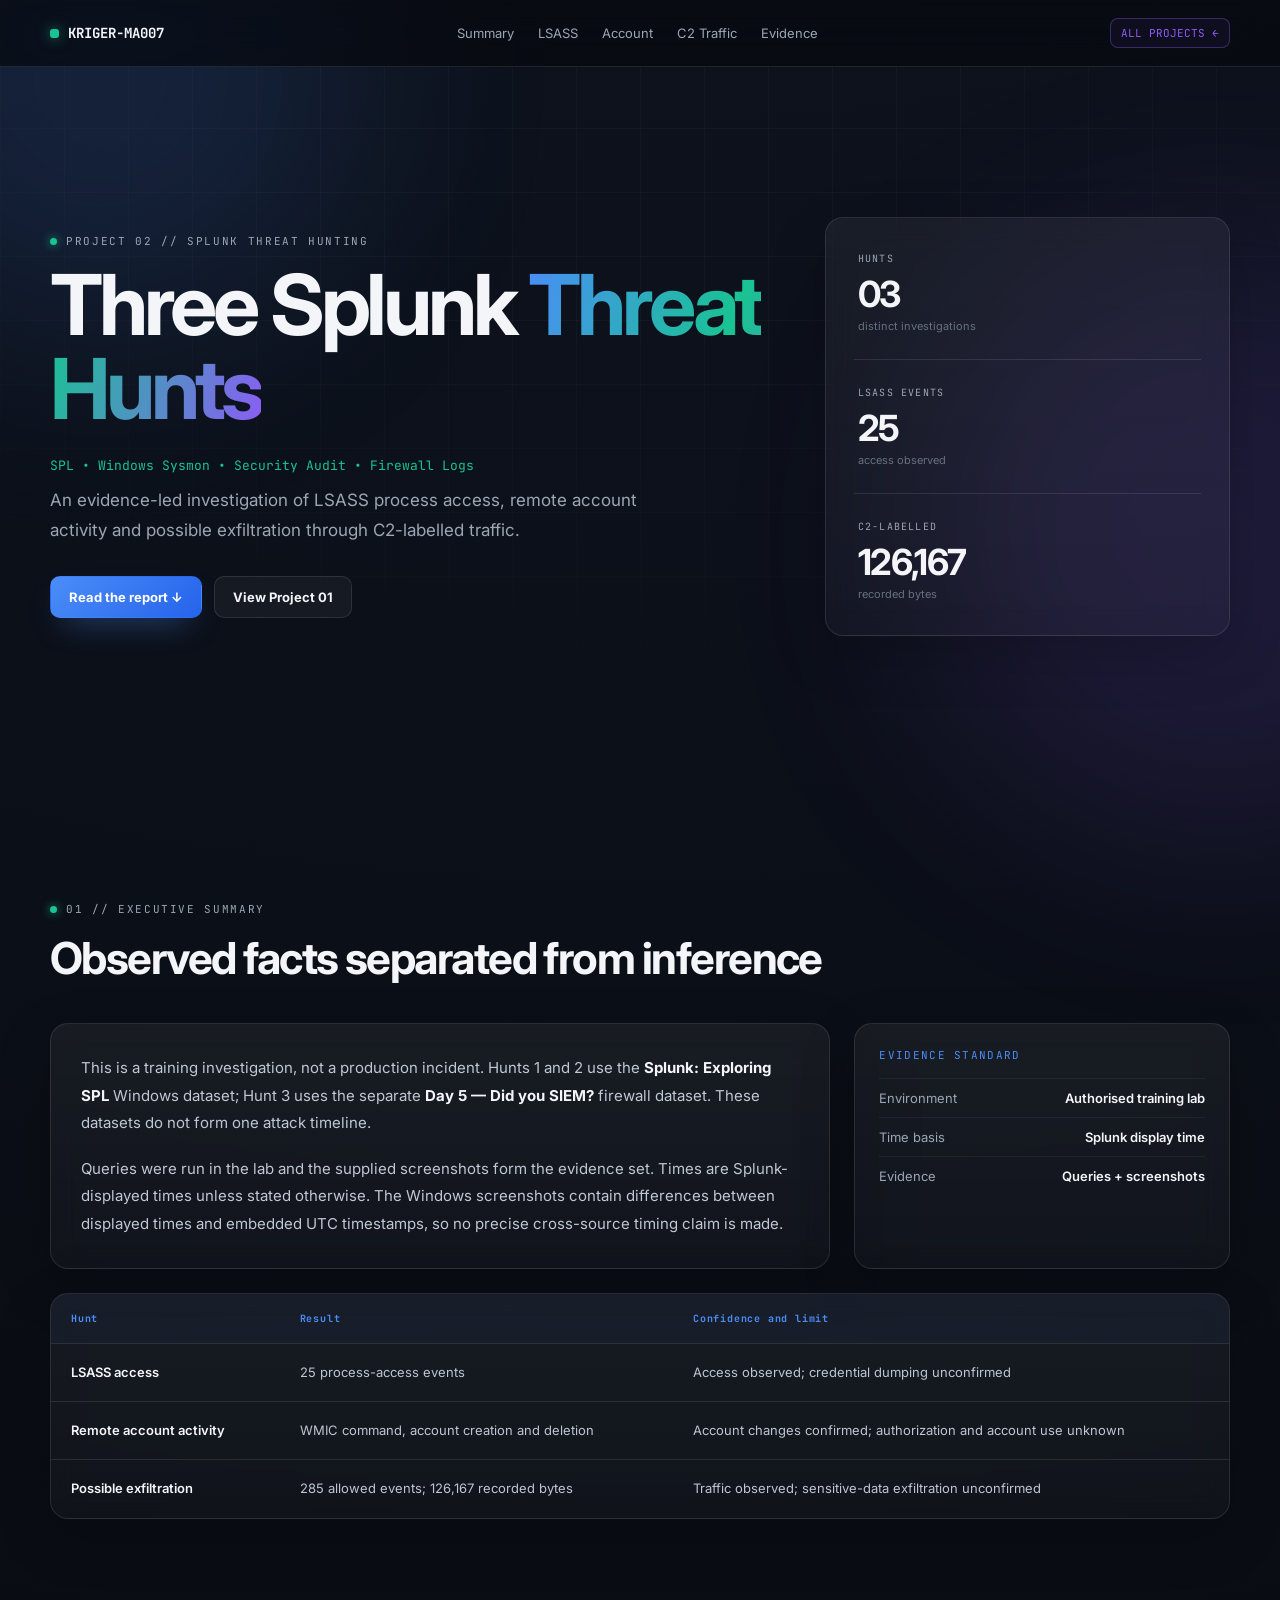
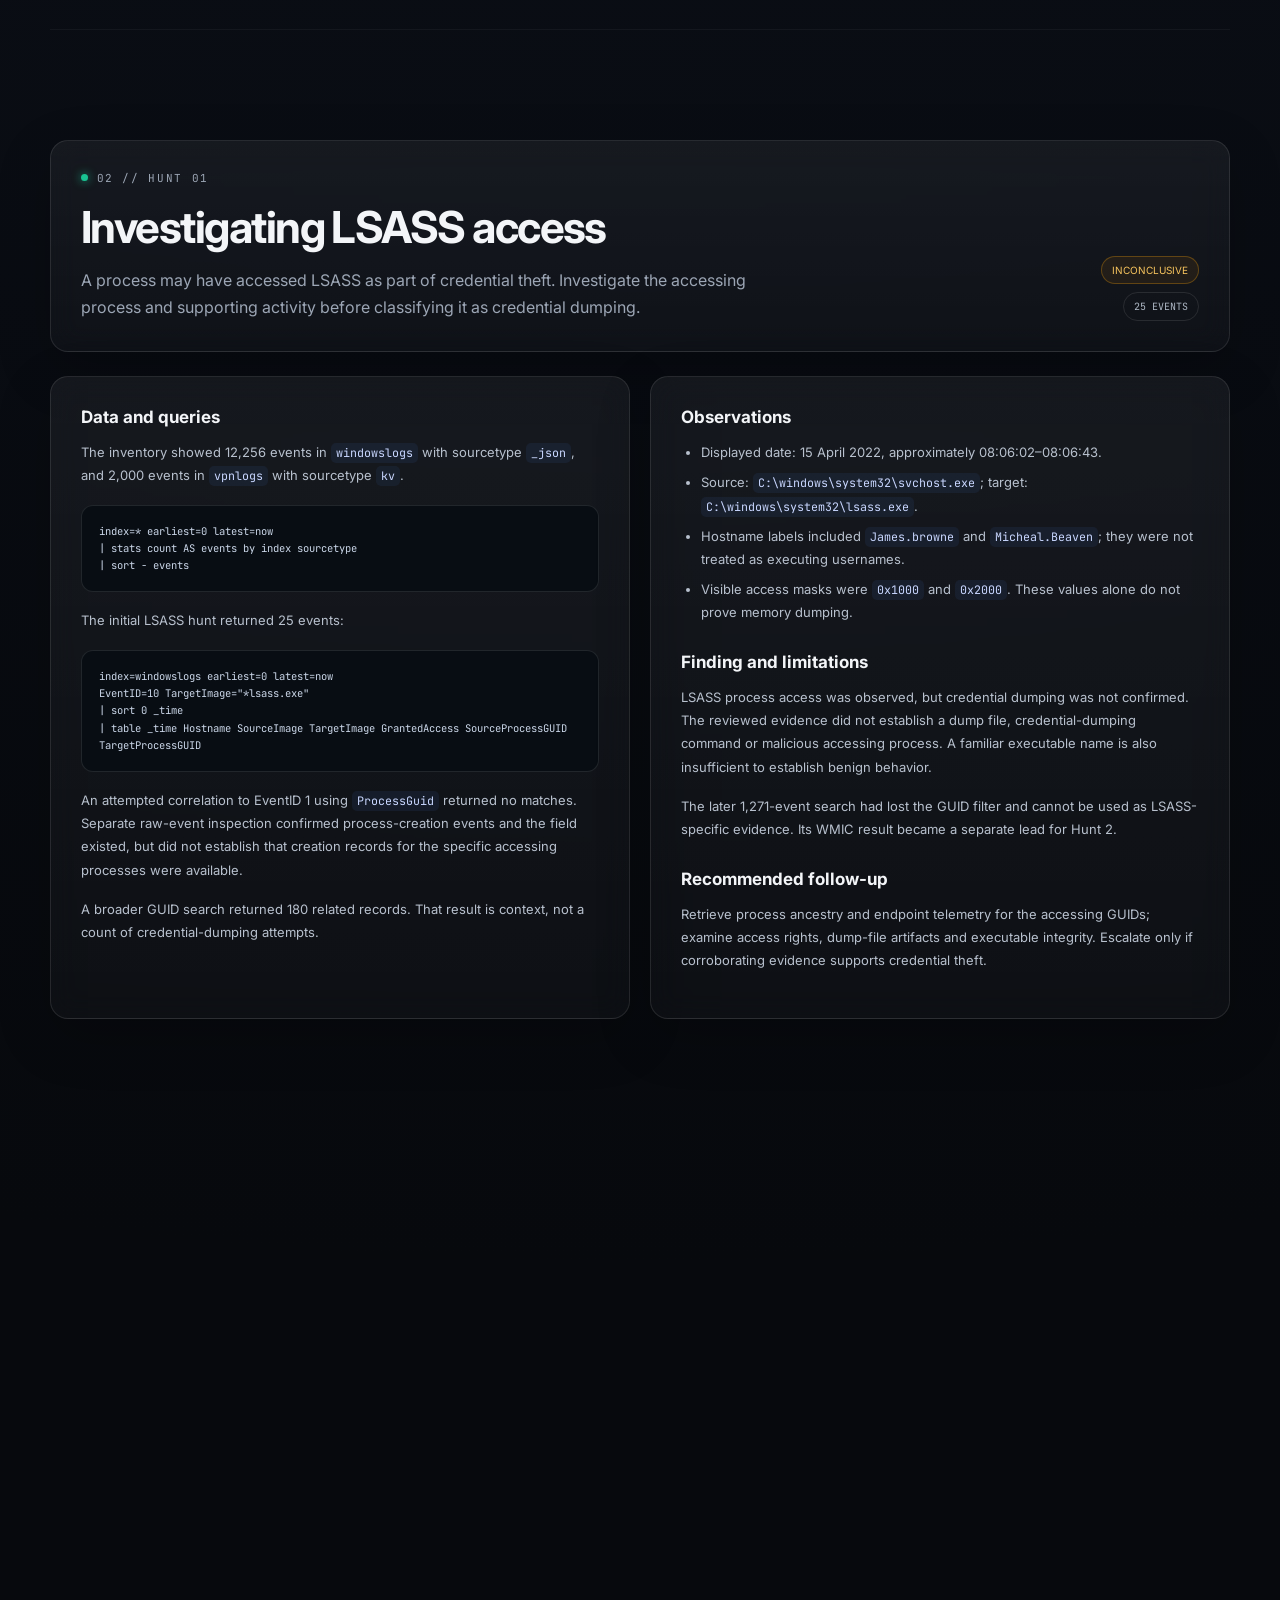
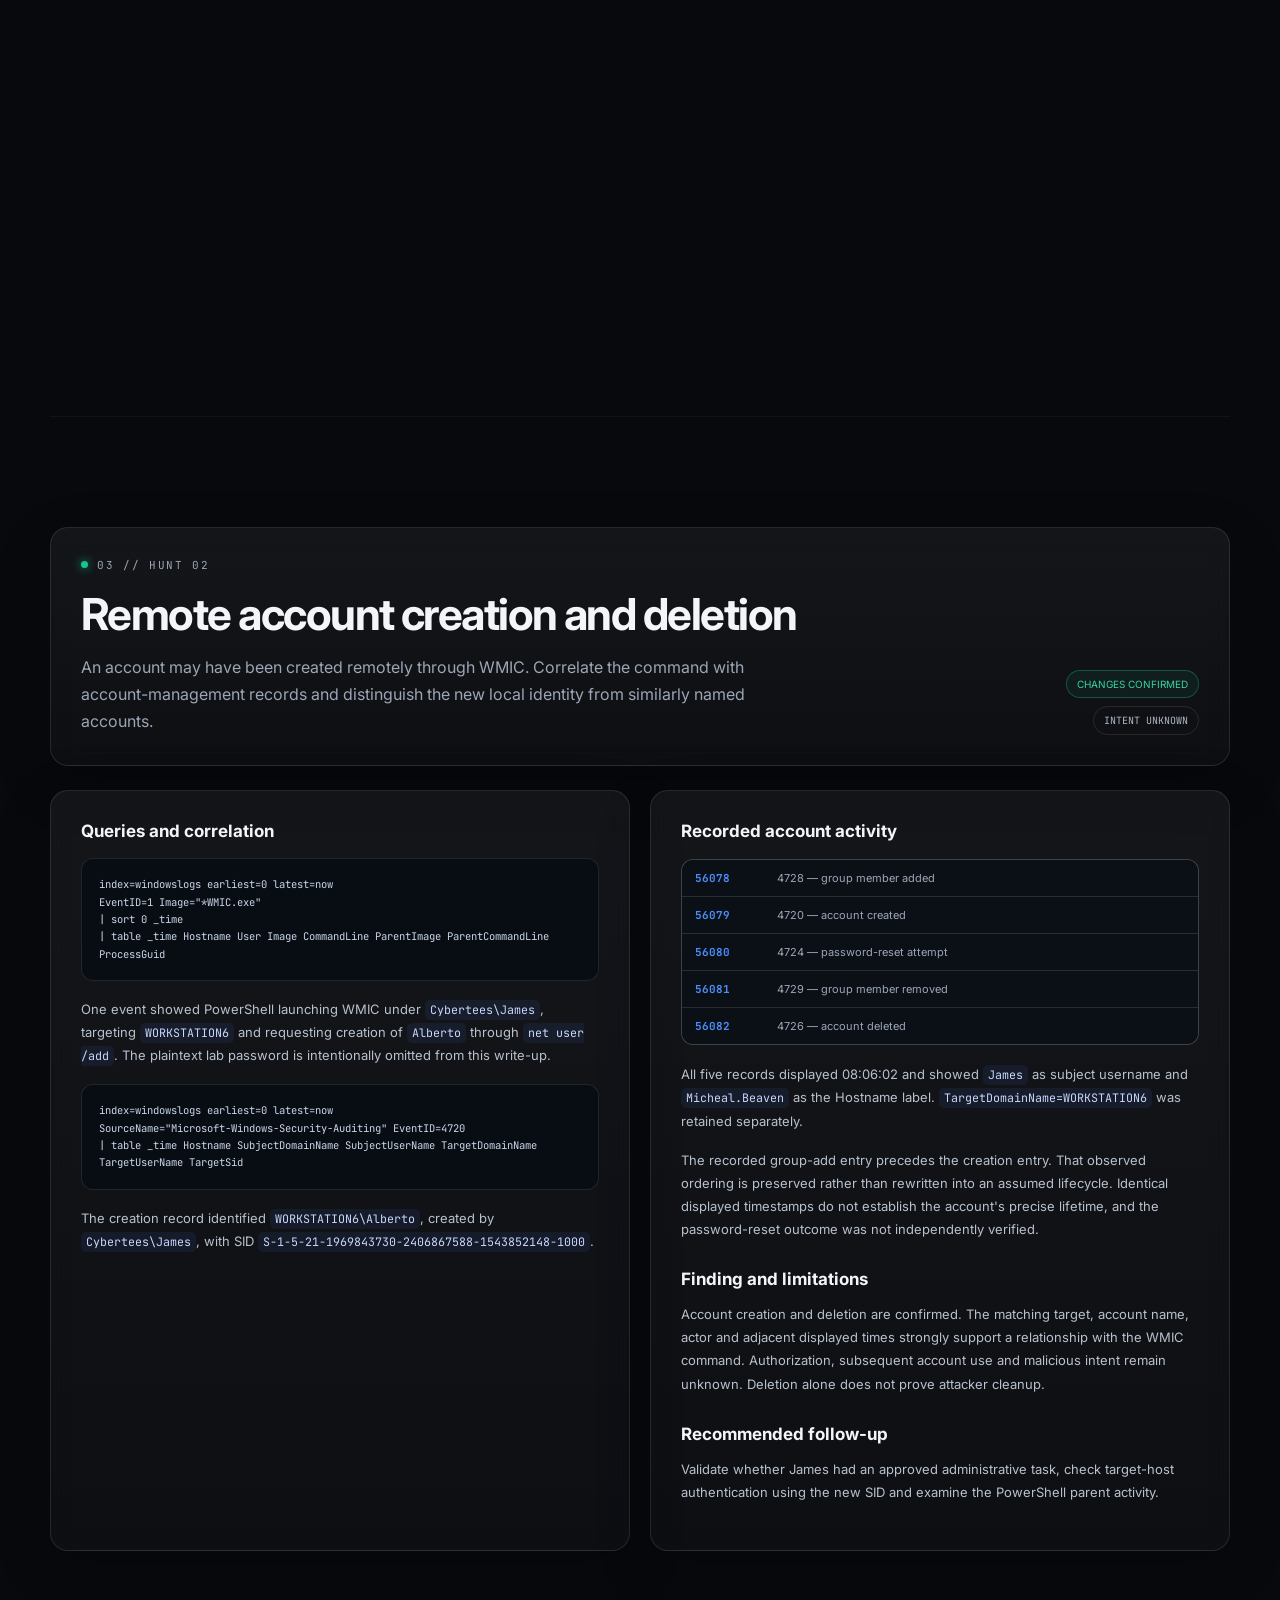
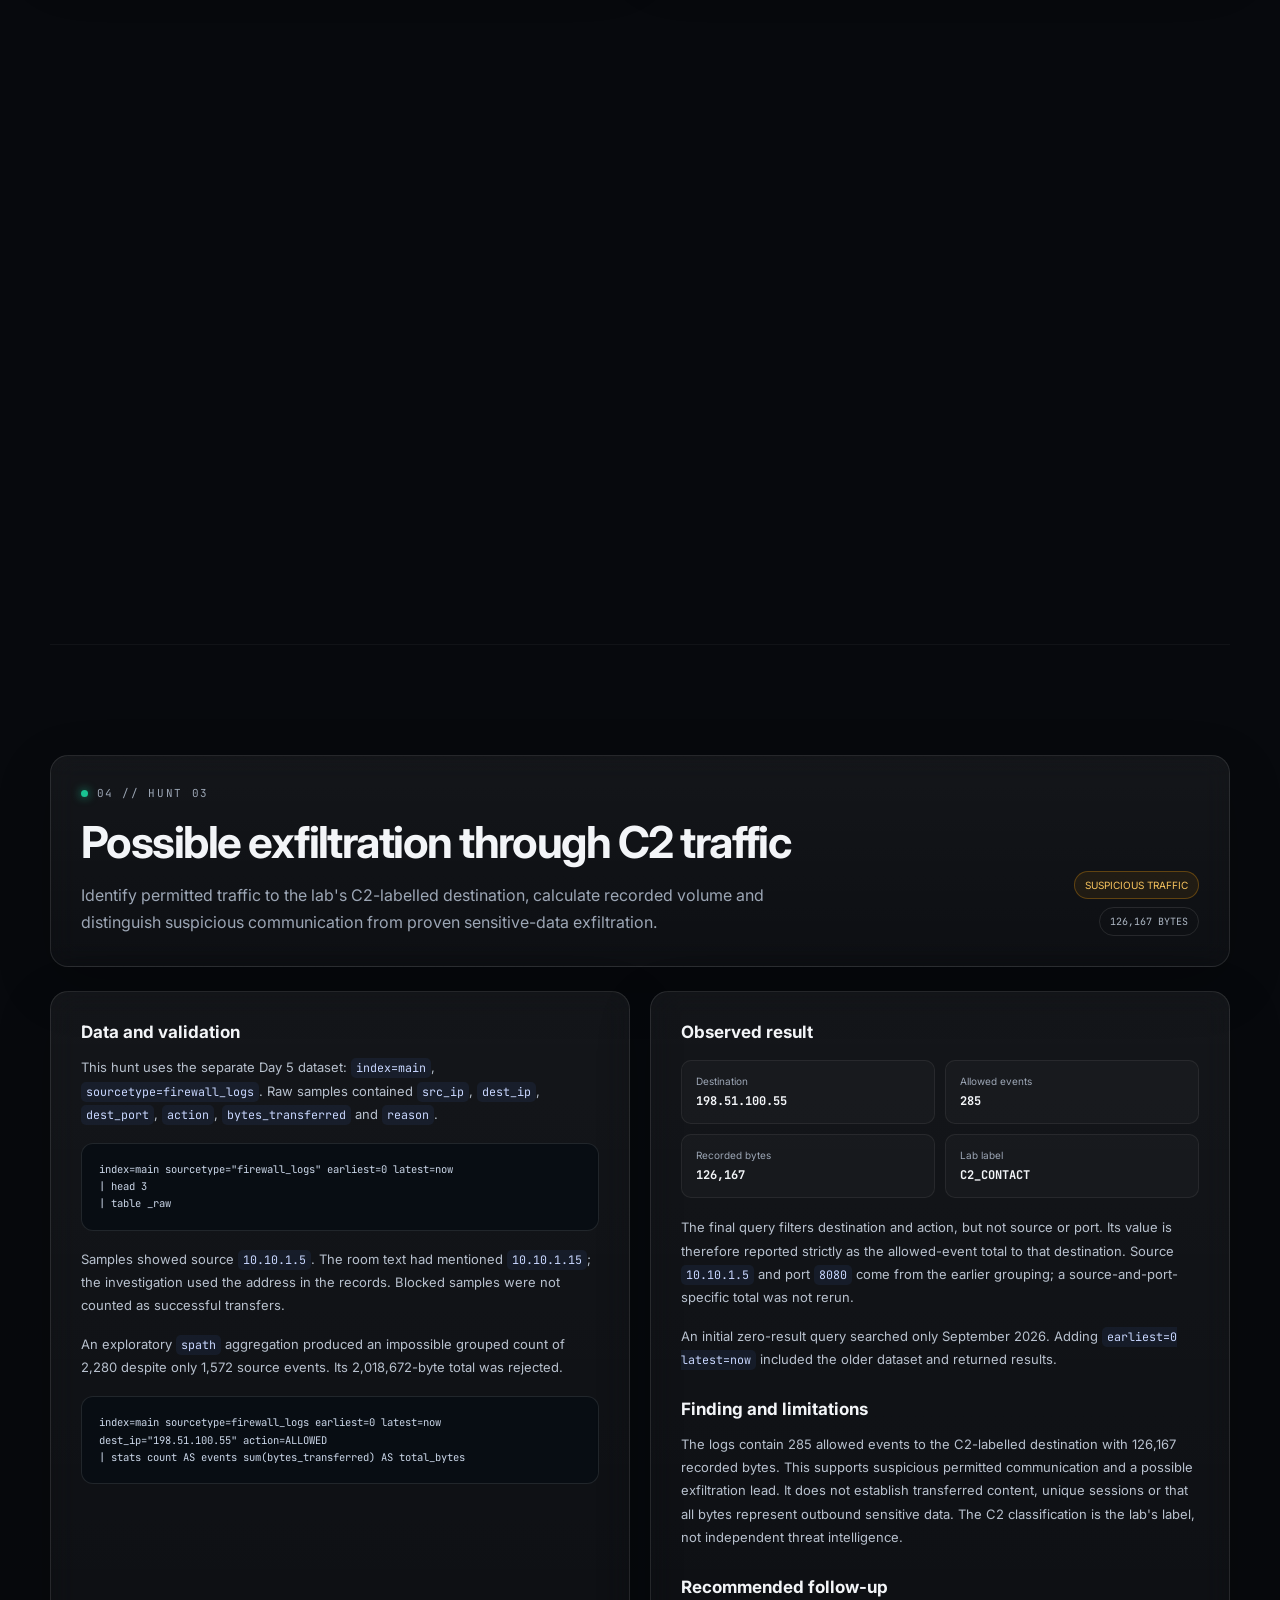
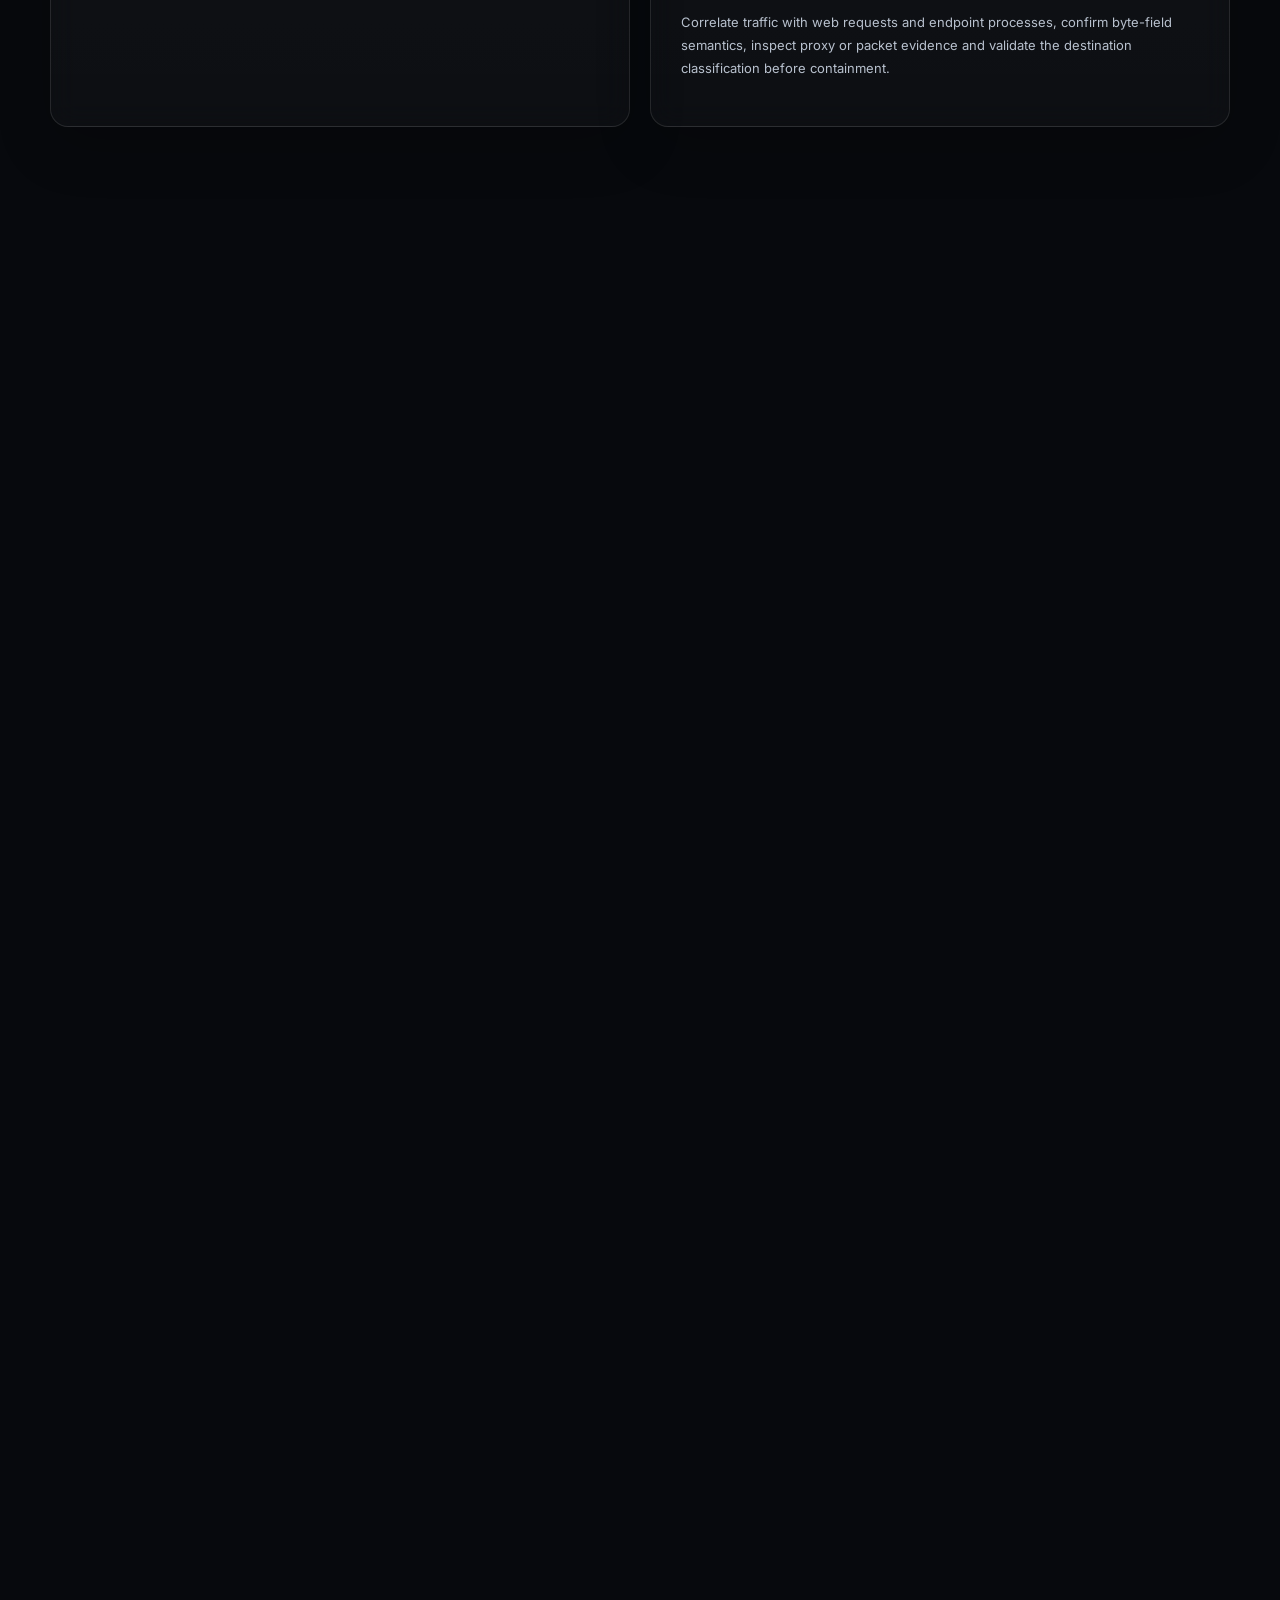
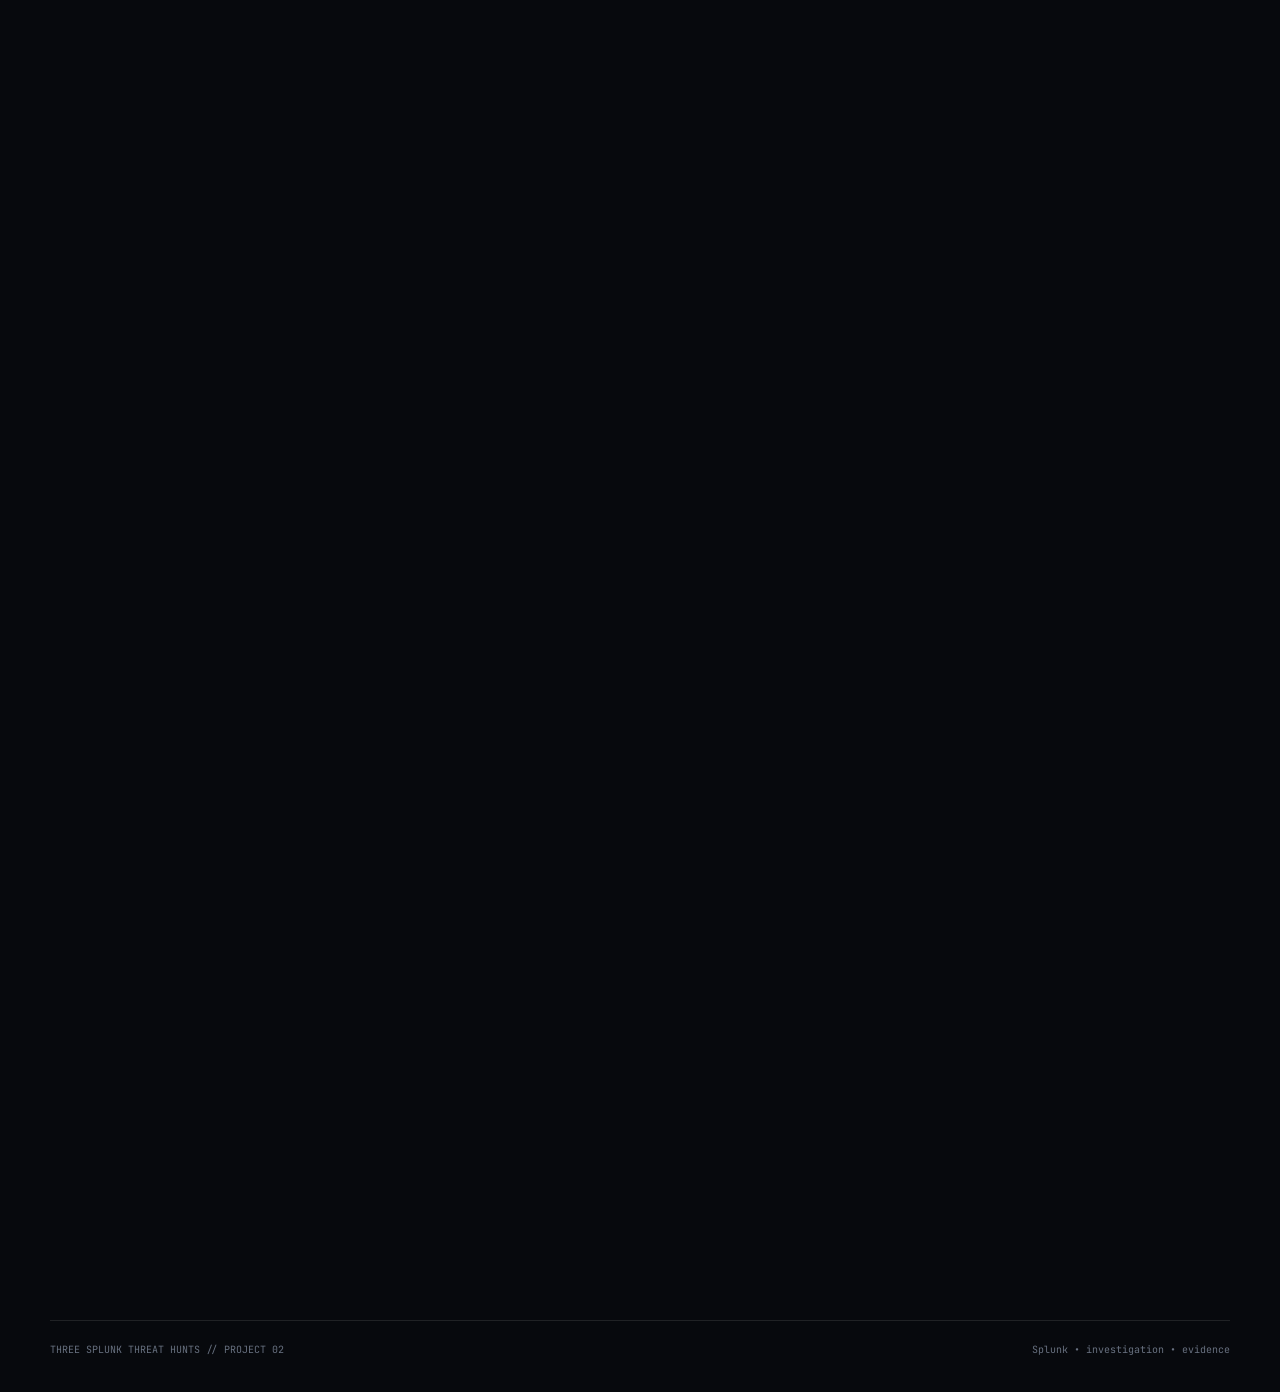
==== commit 2d71ceba: "Remove two screenshots from threat hunting gallery" ====
--- a/threat-hunting.html
+++ b/threat-hunting.html
@@ -170,13 +170,11 @@
     <section id="evidence" class="section container">
       <div class="section-head reveal"><div class="eyebrow">05 // SUPPORTING EVIDENCE</div><h2>Setup and investigative pivots</h2><p>Additional screenshots record dataset discovery, raw-event inspection and searches that were useful but not treated as conclusive evidence.</p></div>
       <div class="evidence-grid supporting-gallery">
-        <figure class="media-card glass reveal"><img src="threat-hunting-evidence/01-lab-environment.png" alt="TryHackMe Splunk lab environment page" loading="lazy" data-lightbox><figcaption>Authorised Splunk training environment.</figcaption></figure>
         <figure class="media-card glass reveal"><img src="threat-hunting-evidence/02-dataset-inventory.png" alt="Splunk dataset inventory" loading="lazy" data-lightbox><figcaption>Dataset inventory: windowslogs and vpnlogs.</figcaption></figure>
         <figure class="media-card glass reveal"><img src="threat-hunting-evidence/03-windows-raw-events.png" alt="Raw Windows JSON events in Splunk" loading="lazy" data-lightbox><figcaption>Raw Windows event inspection.</figcaption></figure>
         <figure class="media-card glass reveal"><img src="threat-hunting-evidence/08-unscoped-event-search.png" alt="Unscoped Windows event search" loading="lazy" data-lightbox><figcaption>Unscoped search retained as a separate lead, not LSASS evidence.</figcaption></figure>
         <figure class="media-card glass reveal"><img src="threat-hunting-evidence/10-alberto-broad-search.png" alt="Broad Splunk search for Alberto" loading="lazy" data-lightbox><figcaption>Broad name search included a separate domain identity.</figcaption></figure>
         <figure class="media-card glass reveal"><img src="threat-hunting-evidence/13-account-sid-timeline.png" alt="Full account SID event timeline" loading="lazy" data-lightbox><figcaption>Full SID pivot showing account-management messages.</figcaption></figure>
-        <figure class="media-card glass reveal"><img src="threat-hunting-evidence/15-firewall-wrong-dataset.png" alt="Firewall query returning no events in the wrong dataset" loading="lazy" data-lightbox><figcaption>Initial zero-result firewall search in the wrong lab context.</figcaption></figure>
       </div>
     </section>
 
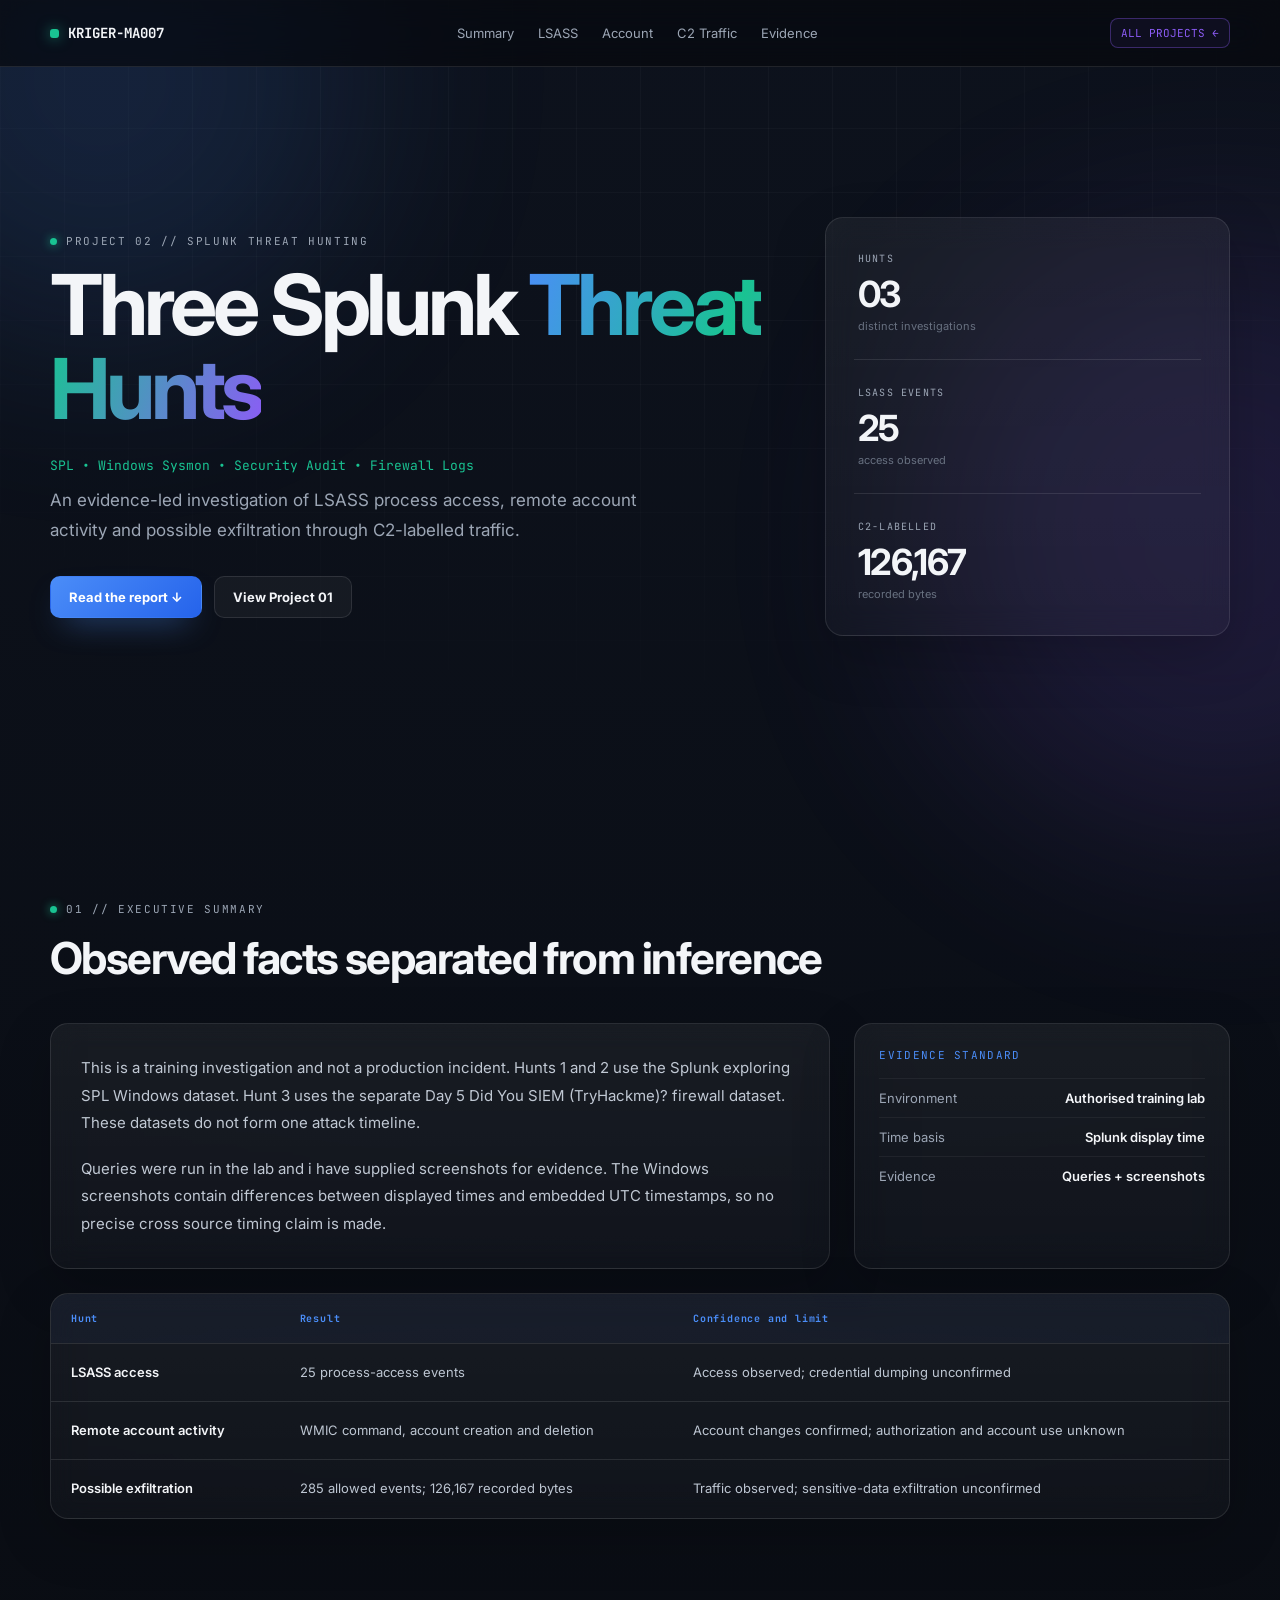
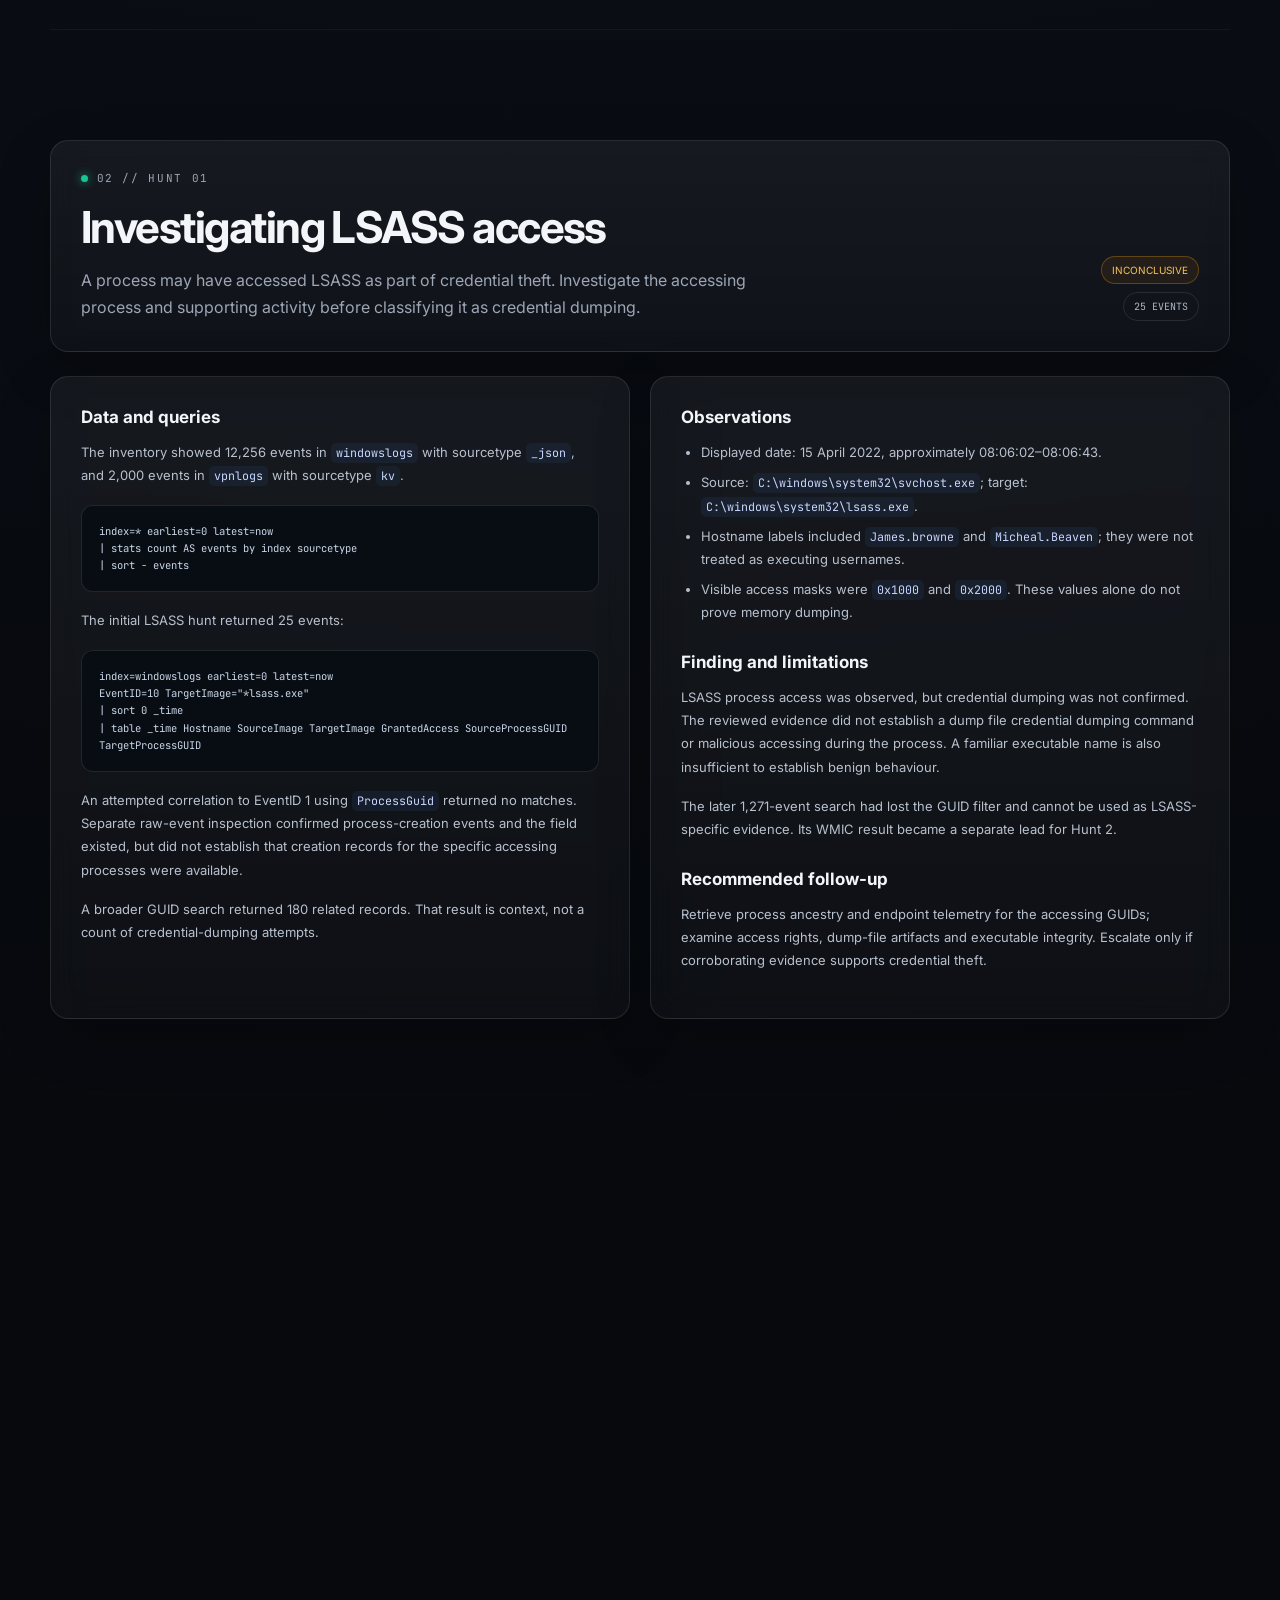
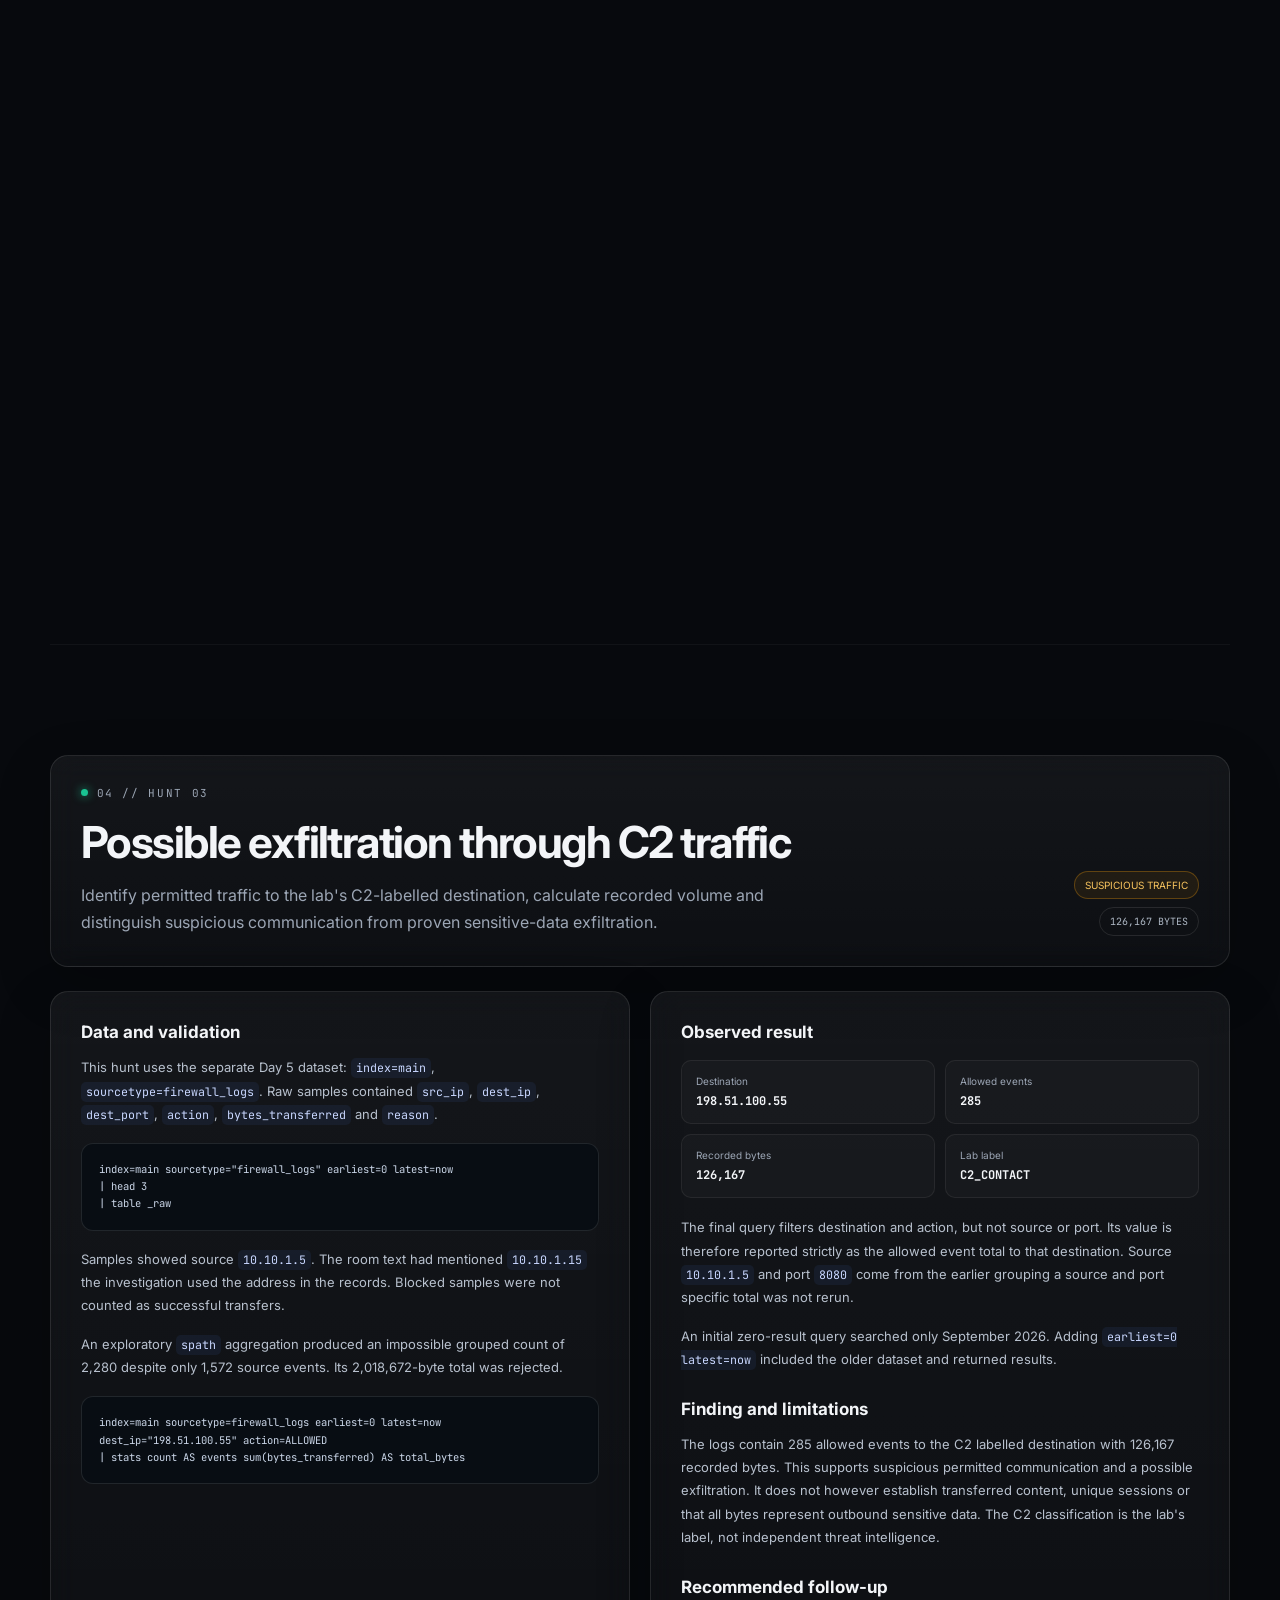
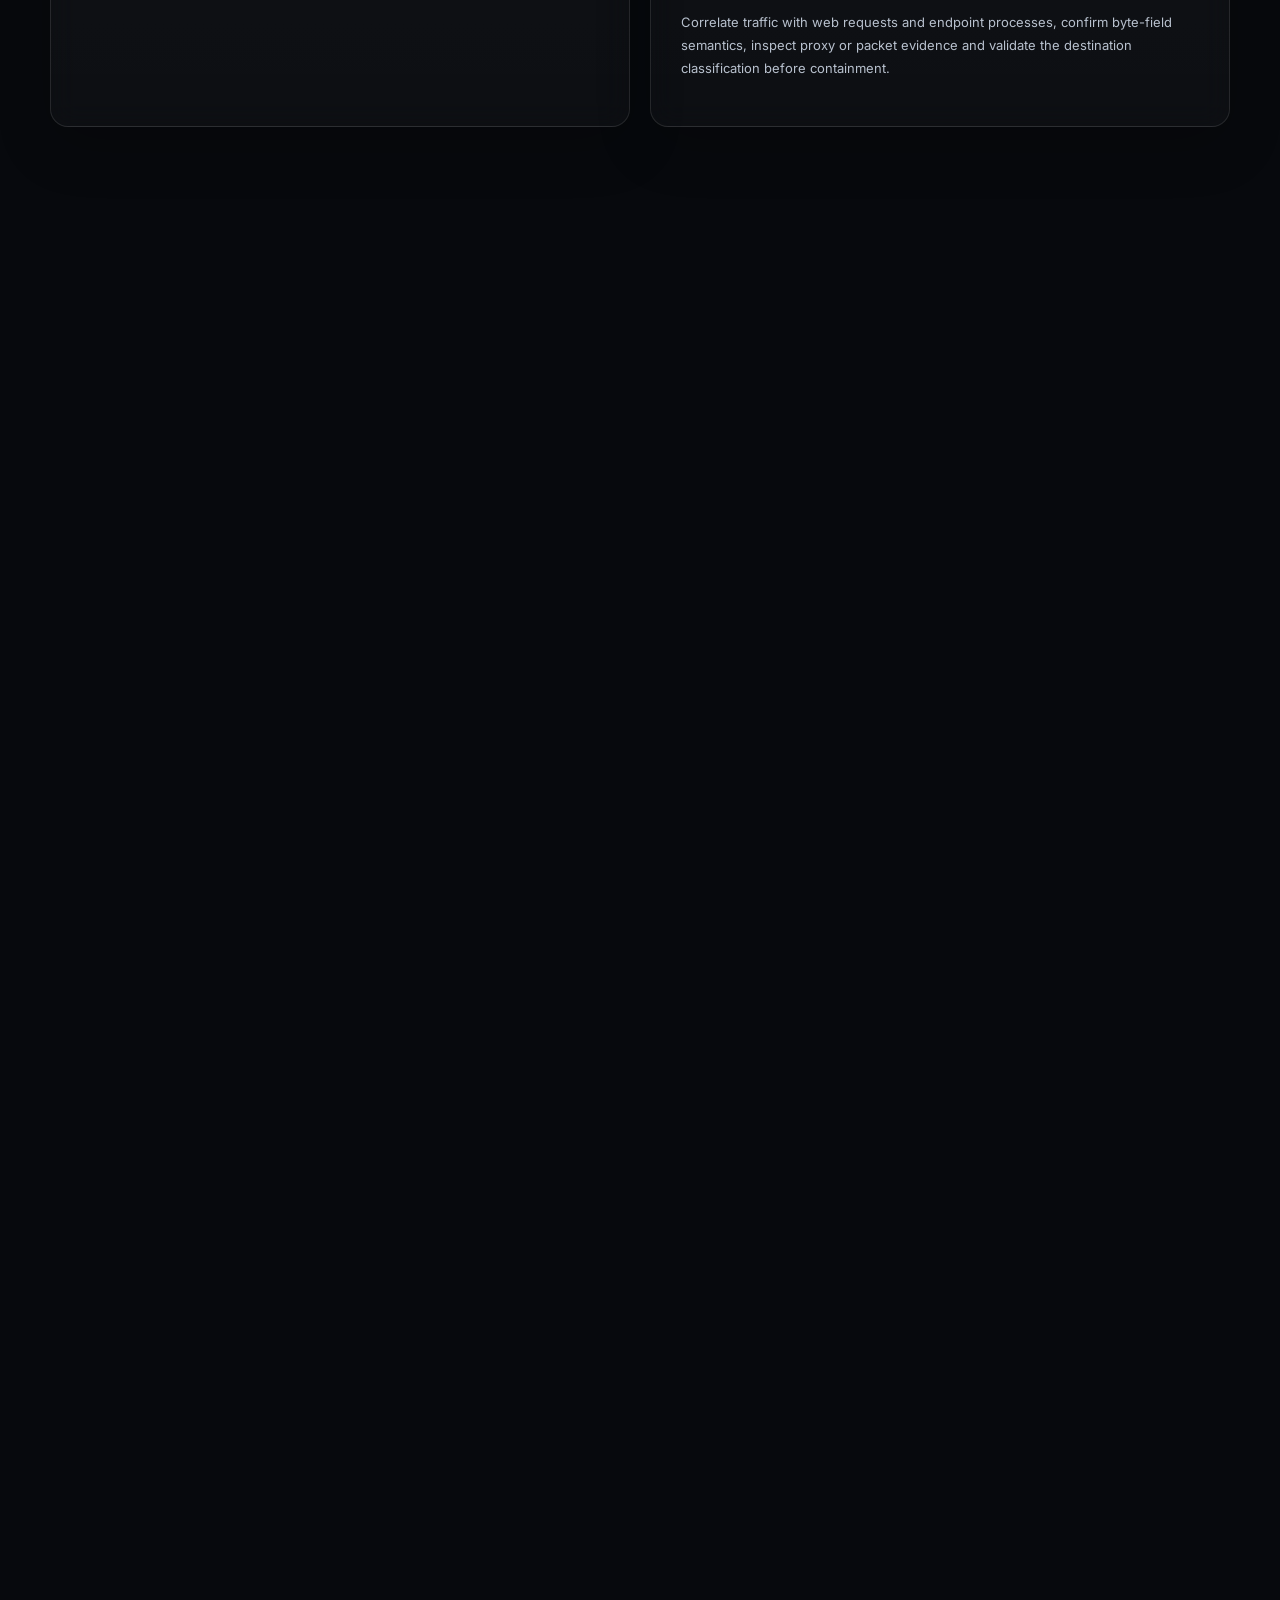
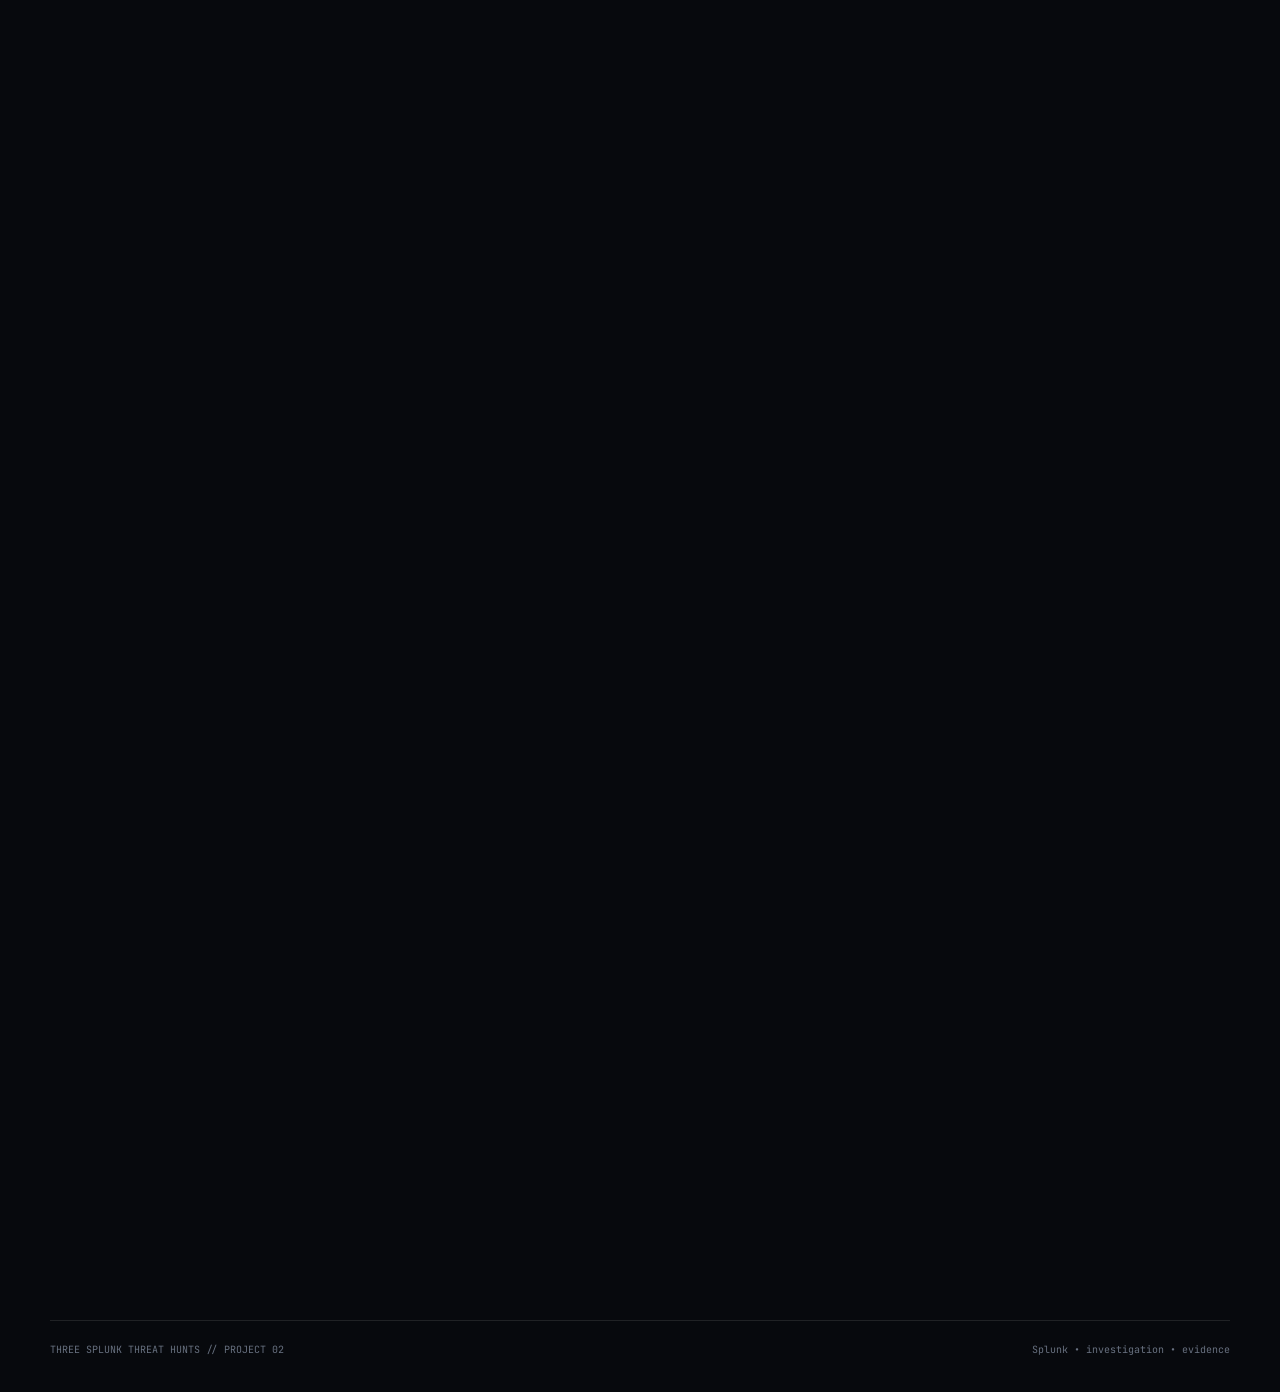
==== commit ca7926b7: "Update project case study wording" ====
--- a/threat-hunting.html
+++ b/threat-hunting.html
@@ -41,8 +41,8 @@
       <div class="section-head reveal"><div class="eyebrow">01 // EXECUTIVE SUMMARY</div><h2>Observed facts separated from inference</h2></div>
       <div class="overview-grid">
         <article class="glass prose-card reveal">
-          <p>This is a training investigation, not a production incident. Hunts 1 and 2 use the <strong>Splunk: Exploring SPL</strong> Windows dataset; Hunt 3 uses the separate <strong>Day 5 — Did you SIEM?</strong> firewall dataset. These datasets do not form one attack timeline.</p>
-          <p>Queries were run in the lab and the supplied screenshots form the evidence set. Times are Splunk-displayed times unless stated otherwise. The Windows screenshots contain differences between displayed times and embedded UTC timestamps, so no precise cross-source timing claim is made.</p>
+          <p>This is a training investigation and not a production incident. Hunts 1 and 2 use the Splunk exploring SPL Windows dataset. Hunt 3 uses the separate Day 5 Did You SIEM (TryHackme)? firewall dataset. These datasets do not form one attack timeline.</p>
+          <p>Queries were run in the lab and i have supplied screenshots for evidence. The Windows screenshots contain differences between displayed times and embedded UTC timestamps, so no precise cross source timing claim is made.</p>
         </article>
         <aside class="stack-panel reveal">
           <div class="glass side-card"><div class="mini-label mono">EVIDENCE STANDARD</div><div class="signal-row"><span>Environment</span><b>Authorised training lab</b></div><div class="signal-row"><span>Time basis</span><b>Splunk display time</b></div><div class="signal-row"><span>Evidence</span><b>Queries + screenshots</b></div></div>
@@ -83,7 +83,7 @@
             <li>Visible access masks were <code>0x1000</code> and <code>0x2000</code>. These values alone do not prove memory dumping.</li>
           </ul>
           <h3>Finding and limitations</h3>
-          <p>LSASS process access was observed, but credential dumping was not confirmed. The reviewed evidence did not establish a dump file, credential-dumping command or malicious accessing process. A familiar executable name is also insufficient to establish benign behavior.</p>
+          <p>LSASS process access was observed, but credential dumping was not confirmed. The reviewed evidence did not establish a dump file credential dumping command or malicious accessing during the process. A familiar executable name is also insufficient to establish benign behaviour.</p>
           <p>The later 1,271-event search had lost the GUID filter and cannot be used as LSASS-specific evidence. Its WMIC result became a separate lead for Hunt 2.</p>
           <h3>Recommended follow-up</h3>
           <p>Retrieve process ancestry and endpoint telemetry for the accessing GUIDs; examine access rights, dump-file artifacts and executable integrity. Escalate only if corroborating evidence supports credential theft.</p>
@@ -118,9 +118,9 @@
             <div><b>56078</b><span>4728 — group member added</span></div><div><b>56079</b><span>4720 — account created</span></div><div><b>56080</b><span>4724 — password-reset attempt</span></div><div><b>56081</b><span>4729 — group member removed</span></div><div><b>56082</b><span>4726 — account deleted</span></div>
           </div>
           <p>All five records displayed 08:06:02 and showed <code>James</code> as subject username and <code>Micheal.Beaven</code> as the Hostname label. <code>TargetDomainName=WORKSTATION6</code> was retained separately.</p>
-          <p>The recorded group-add entry precedes the creation entry. That observed ordering is preserved rather than rewritten into an assumed lifecycle. Identical displayed timestamps do not establish the account's precise lifetime, and the password-reset outcome was not independently verified.</p>
+          <p>The recorded group-add entry precedes the creation entry. That observed ordering is preserved rather than rewritten into an assumed lifecycle. Also a Identical displayed timestamps do not establish the account's precise lifetime, and the password reset outcome was not independently verified.</p>
           <h3>Finding and limitations</h3>
-          <p>Account creation and deletion are confirmed. The matching target, account name, actor and adjacent displayed times strongly support a relationship with the WMIC command. Authorization, subsequent account use and malicious intent remain unknown. Deletion alone does not prove attacker cleanup.</p>
+          <p>However account creation and deletion are confirmed. The matching target, account name, actor and adjacent displayed times strongly support a relationship with the WMIC command. Authorization, subsequent account use and malicious intent remain unknown. Deletion alone does not prove attacker cleanup.</p>
           <h3>Recommended follow-up</h3>
           <p>Validate whether James had an approved administrative task, check target-host authentication using the new SID and examine the PowerShell parent activity.</p>
         </article>
@@ -142,7 +142,7 @@
           <pre><code>index=main sourcetype="firewall_logs" earliest=0 latest=now
 | head 3
 | table _raw</code></pre>
-          <p>Samples showed source <code>10.10.1.5</code>. The room text had mentioned <code>10.10.1.15</code>; the investigation used the address in the records. Blocked samples were not counted as successful transfers.</p>
+          <p>Samples showed source <code>10.10.1.5</code>. The room text had mentioned <code>10.10.1.15</code> the investigation used the address in the records. Blocked samples were not counted as successful transfers.</p>
           <p>An exploratory <code>spath</code> aggregation produced an impossible grouped count of 2,280 despite only 1,572 source events. Its 2,018,672-byte total was rejected.</p>
           <pre><code>index=main sourcetype=firewall_logs earliest=0 latest=now
 dest_ip="198.51.100.55" action=ALLOWED
@@ -151,10 +151,10 @@
         <article class="glass report-copy reveal">
           <h3>Observed result</h3>
           <div class="finding-cards"><div><span>Destination</span><strong>198.51.100.55</strong></div><div><span>Allowed events</span><strong>285</strong></div><div><span>Recorded bytes</span><strong>126,167</strong></div><div><span>Lab label</span><strong>C2_CONTACT</strong></div></div>
-          <p>The final query filters destination and action, but not source or port. Its value is therefore reported strictly as the allowed-event total to that destination. Source <code>10.10.1.5</code> and port <code>8080</code> come from the earlier grouping; a source-and-port-specific total was not rerun.</p>
+          <p>The final query filters destination and action, but not source or port. Its value is therefore reported strictly as the allowed event total to that destination. Source <code>10.10.1.5</code> and port <code>8080</code> come from the earlier grouping a source and port specific total was not rerun.</p>
           <p>An initial zero-result query searched only September 2026. Adding <code>earliest=0 latest=now</code> included the older dataset and returned results.</p>
           <h3>Finding and limitations</h3>
-          <p>The logs contain 285 allowed events to the C2-labelled destination with 126,167 recorded bytes. This supports suspicious permitted communication and a possible exfiltration lead. It does not establish transferred content, unique sessions or that all bytes represent outbound sensitive data. The C2 classification is the lab's label, not independent threat intelligence.</p>
+          <p>The logs contain 285 allowed events to the C2 labelled destination with 126,167 recorded bytes. This supports suspicious permitted communication and a possible exfiltration. It does not however establish transferred content, unique sessions or that all bytes represent outbound sensitive data. The C2 classification is the lab's label, not independent threat intelligence.</p>
           <h3>Recommended follow-up</h3>
           <p>Correlate traffic with web requests and endpoint processes, confirm byte-field semantics, inspect proxy or packet evidence and validate the destination classification before containment.</p>
         </article>
